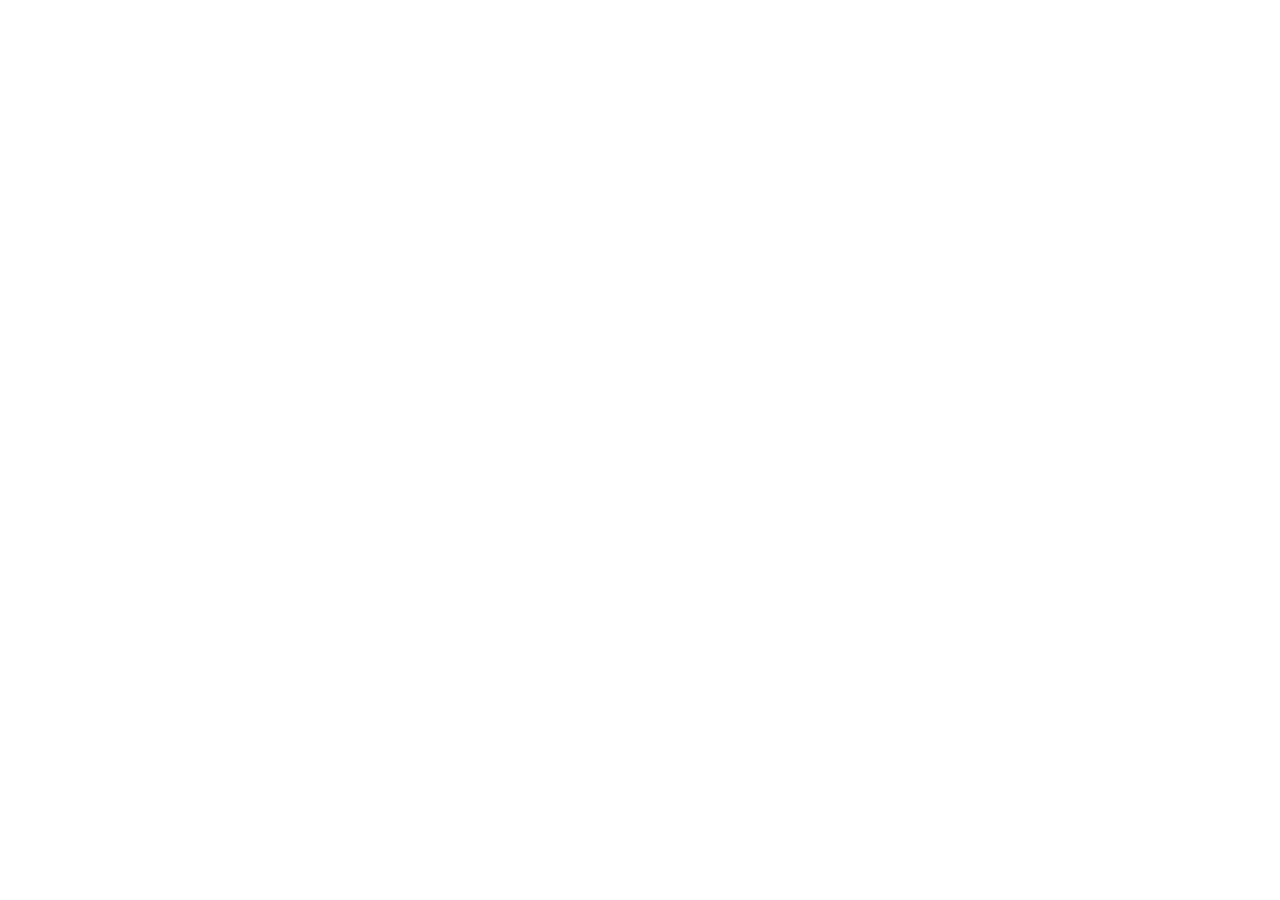
==== index.html @ 25248f0b "Initial commit" ====
<!DOCTYPE html>
<html lang="en">
<head>
    <meta charset="UTF-8">
    <meta name="viewport" content="width=device-width, initial-scale=1.0">
    <title>Disc golf site</title>
    <link rel="stylesheet" href="styles.css">
    <script src="script.js"></script>
</head>
<body>
    
</body>
</html>
---- styles.css ----
* {
    margin: 0;
    padding: 0;
}

.navbar {
    display: flex;
    justify-content: space-between;
    align-items: center;
    padding: 15px, 20px;
    background-color: #178DDB;
}
.nav__links {
    list-style: none;
    display: flex;
    gap: 20px;
}
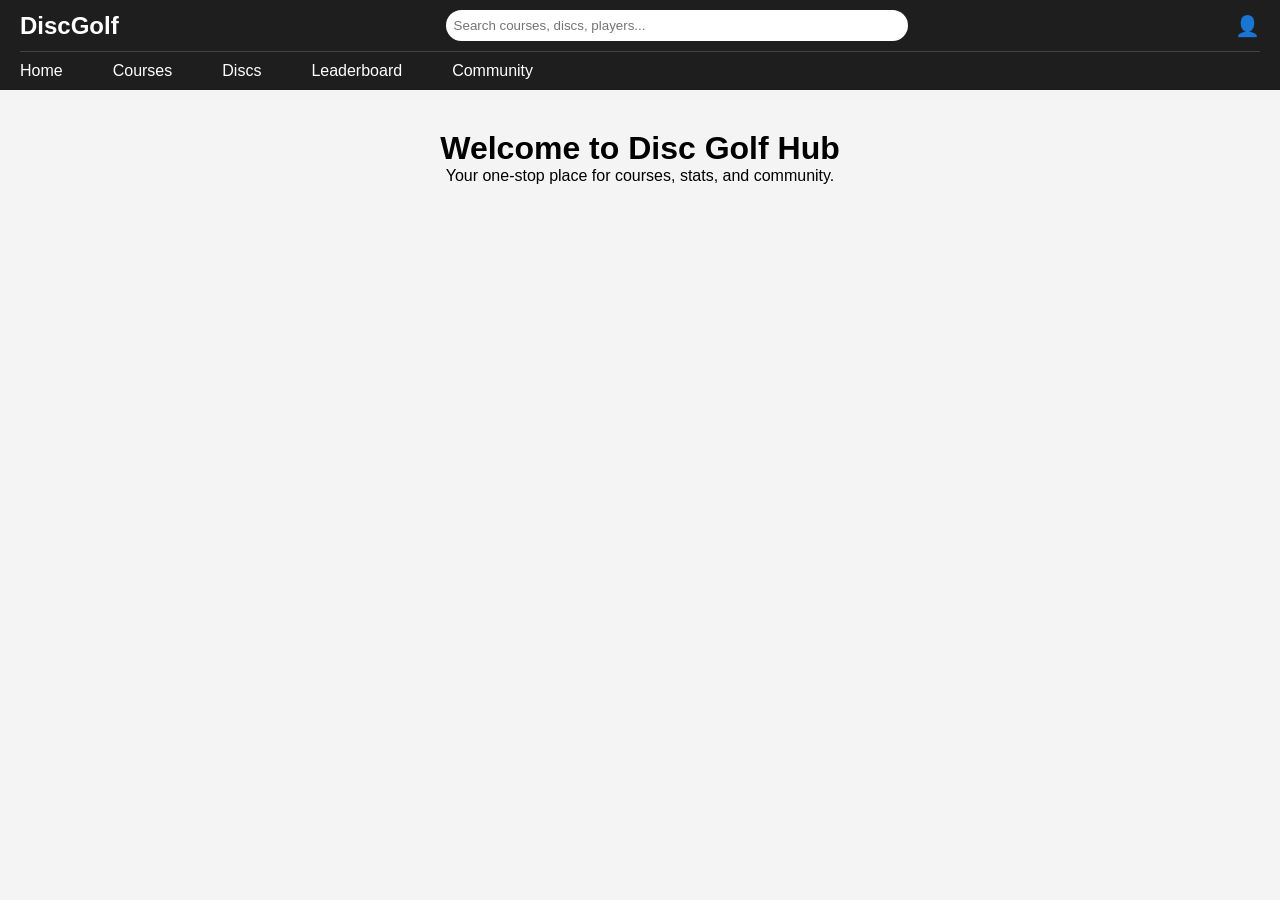
==== commit fb128b22: "navbar design" ====
--- a/index.html
+++ b/index.html
@@ -8,6 +8,34 @@
     <script src="script.js"></script>
 </head>
 <body>
-    
+        <div class="navbar">
+
+            <!-- TOP ROW -->
+            <div class="nav-top">
+                <div class="logo">DiscGolf</div>
+
+                <div class="search-container">
+                    <input type="text" placeholder="Search courses, discs, players...">
+                </div>
+
+                <div class="profile">👤</div>
+            </div>
+
+            <!-- NAV LINKS -->
+            <div class="nav-links">
+                <a href="#">Home</a>
+                <a href="#">Courses</a>
+                <a href="#">Discs</a>
+                <a href="#">Leaderboard</a>
+                <a href="#">Community</a>
+            </div>
+
+        </div>
+
+    <!-- MAIN PAGE CONTENT -->
+    <div class="main">
+        <h1>Welcome to Disc Golf Hub</h1>
+        <p>Your one-stop place for courses, stats, and community.</p>
+    </div>
 </body>
 </html>
--- a/styles.css
+++ b/styles.css
@@ -3,15 +3,77 @@
     padding: 0;
 }
 
-.navbar {
-    display: flex;
-    justify-content: space-between;
-    align-items: center;
-    padding: 15px, 20px;
-    background-color: #178DDB;
-}
-.nav__links {
-    list-style: none;
-    display: flex;
-    gap: 20px;
-}+ body {
+            font-family: Arial, sans-serif;
+            background-color: #f4f4f4;
+        }
+
+            /* NAVBAR CONTAINER */
+        .navbar {
+            background-color: #1e1e1e;
+            color: white;
+            padding: 10px 20px;
+        }
+        
+            /* TOP ROW */
+        .nav-top {
+            display: flex;
+            align-items: center;
+            justify-content: space-between;
+        }
+
+            /* LOGO */
+        .logo {
+            font-size: 24px;
+            font-weight: bold;
+        }
+
+            /* SEARCH BAR */
+        .search-container {
+            flex: 1;
+            display: flex;
+            justify-content: center;
+        }
+
+        .search-container input {
+            width: 40%;
+            padding: 8px;
+            border-radius: 20px;
+            border: none;
+            outline: none;
+        }
+
+            /* PROFILE ICON */
+        .profile {
+            font-size: 20px;
+            cursor: pointer;
+        }
+
+            /* NAV LINKS ROW */
+        .nav-links {
+            display: flex;
+            justify-content:flex-start;
+            gap: 50px;
+            margin-top: 10px;
+            border-top: 1px solid #444;
+            padding-top: 10px;
+        }
+
+        .nav-links a {
+            color: white;
+            text-decoration: none;
+            font-size: 16px;
+        }
+
+        .nav-links a:hover {
+            color: #4caf50;
+        }
+
+            /* MAIN CONTENT */
+        .main {
+            padding: 40px;
+            text-align: center;
+        }
+            
+            
+        
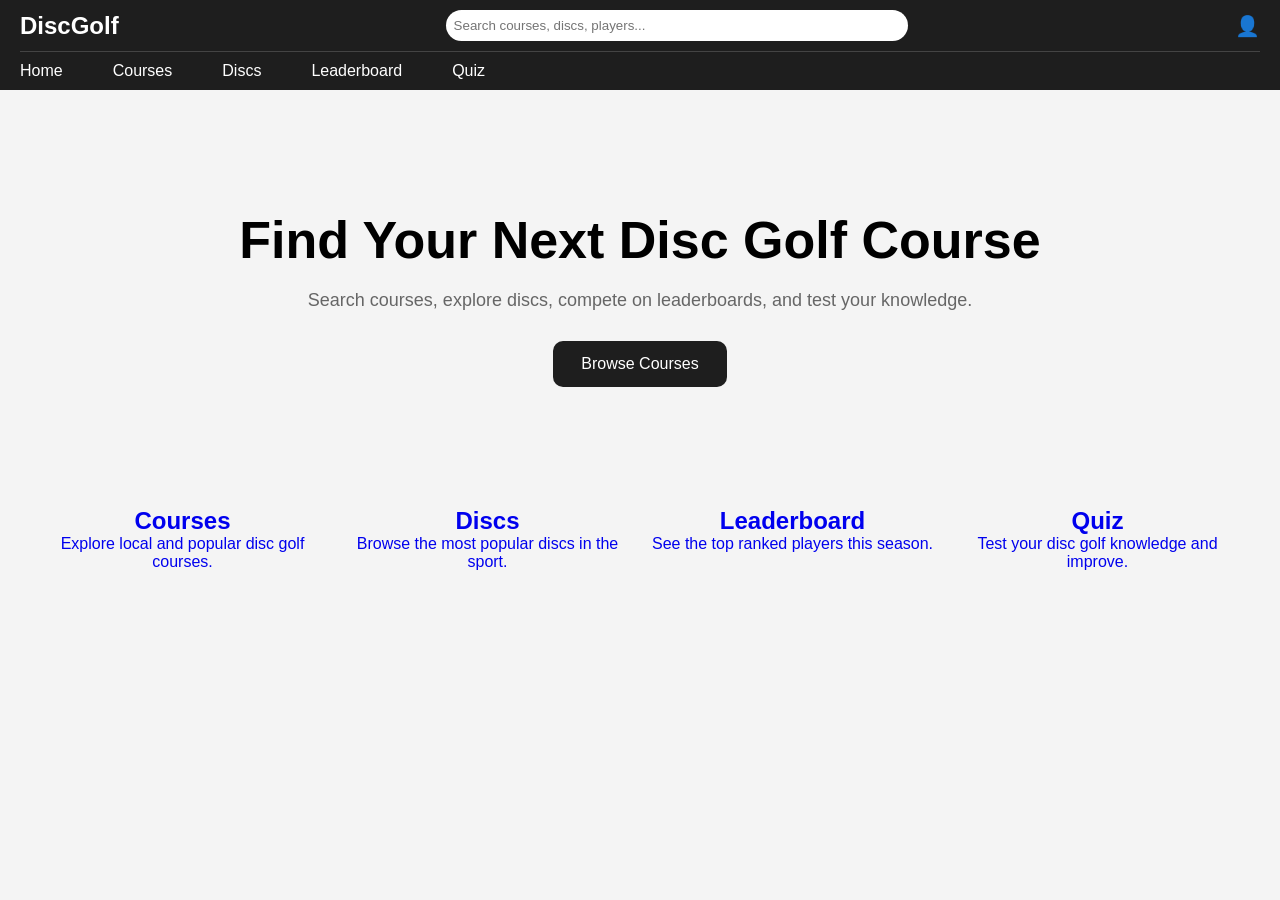
==== commit 96ac4fd8: "Added Main content" ====
--- a/index.html
+++ b/index.html
@@ -4,8 +4,8 @@
     <meta charset="UTF-8">
     <meta name="viewport" content="width=device-width, initial-scale=1.0">
     <title>Disc golf site</title>
-    <link rel="stylesheet" href="styles.css">
-    <script src="script.js"></script>
+    <link rel="stylesheet" href="/css/styles.css">
+    <script src="/javascript/script.js" defer></script>
 </head>
 <body>
         <div class="navbar">
@@ -18,24 +18,56 @@
                     <input type="text" placeholder="Search courses, discs, players...">
                 </div>
 
-                <div class="profile">👤</div>
+                <a href="/pages/profile.html" class="profile">👤</a>
             </div>
 
             <!-- NAV LINKS -->
             <div class="nav-links">
-                <a href="#">Home</a>
-                <a href="#">Courses</a>
-                <a href="#">Discs</a>
-                <a href="#">Leaderboard</a>
-                <a href="#">Community</a>
+                <a href="/">Home</a>
+                <a href="/pages/courses.html">Courses</a>
+                <a href="/pages/discs.html">Discs</a>
+                <a href="/pages/leaderboard.html">Leaderboard</a>
+                <a href="/pages/quiz.html">Quiz</a>
             </div>
 
         </div>
 
     <!-- MAIN PAGE CONTENT -->
-    <div class="main">
-        <h1>Welcome to Disc Golf Hub</h1>
-        <p>Your one-stop place for courses, stats, and community.</p>
+    <div class="main home-page">
+
+        <div class="hero-section">
+            <h1>Find Your Next Disc Golf Course</h1>
+            <p>Search courses, explore discs, compete on leaderboards, and test your knowledge.</p>
+
+            <a href="/pages/courses.html" class="hero-button">
+                Browse Courses
+            </a>
+        </div>
+
+        <div class="home-cards">
+
+            <a href="/pages/courses.html" class="home-card">
+                <h2>Courses</h2>
+                <p>Explore local and popular disc golf courses.</p>
+            </a>
+
+            <a href="/pages/discs.html" class="home-card">
+                <h2>Discs</h2>
+                <p>Browse the most popular discs in the sport.</p>
+            </a>
+
+            <a href="/pages/leaderboard.html" class="home-card">
+                <h2>Leaderboard</h2>
+                <p>See the top ranked players this season.</p>
+            </a>
+
+            <a href="/pages/quiz.html" class="home-card">
+                <h2>Quiz</h2>
+                <p>Test your disc golf knowledge and improve.</p>
+            </a>
+
+        </div>
+
     </div>
 </body>
 </html>
--- a/css/styles.css
+++ b/css/styles.css
@@ -0,0 +1,255 @@
+* {
+    margin: 0;
+    padding: 0;
+    text-decoration: none;
+}
+
+ body {
+            font-family: Arial, sans-serif;
+            background-color: #f4f4f4;
+        }
+
+            /* NAVBAR CONTAINER */
+        .navbar {
+            background-color: #1e1e1e;
+            color: white;
+            padding: 10px 20px;
+        }
+        
+            /* TOP ROW */
+        .nav-top {
+            display: flex;
+            align-items: center;
+            justify-content: space-between;
+        }
+
+            /* LOGO */
+        .logo {
+            font-size: 24px;
+            font-weight: bold;
+        }
+
+            /* SEARCH BAR */
+        .search-container {
+            flex: 1;
+            display: flex;
+            justify-content: center;
+        }
+
+        .search-container input {
+            width: 40%;
+            padding: 8px;
+            border-radius: 20px;
+            border: none;
+            outline: none;
+        }
+
+            /* PROFILE ICON */
+        .profile {
+            font-size: 20px;
+            cursor: pointer;
+        }
+
+            /* NAV LINKS ROW */
+        .nav-links {
+            display: flex;
+            justify-content:flex-start;
+            gap: 50px;
+            margin-top: 10px;
+            border-top: 1px solid #444;
+            padding-top: 10px;
+        }
+
+        .nav-links a {
+            color: white;
+            font-size: 16px;
+        }
+
+        .nav-links a:hover {
+            color: #4caf50;
+        }
+
+            /* MAIN CONTENT */
+        .main {
+            padding: 40px;
+            text-align: center;
+        }
+            
+            /* Searching */
+            /* main */
+        .home-page {
+            padding: 40px;
+        }
+
+        .hero-section {
+            text-align: center;
+            padding: 80px 20px;
+        }
+
+        .hero-section h1 {
+            font-size: 52px;
+            margin-bottom: 20px;
+        }
+
+        .hero-section p {
+            max-width: 700px;
+            margin: 0 auto 30px;
+            color: #666;
+            font-size: 18px;
+        }
+
+        .hero-button {
+            display: inline-block;
+            padding: 14px 28px;
+            background: #1e1e1e;
+            color: white;
+            text-decoration: none;
+            border-radius: 10px;
+            transition: 0.2s ease;
+        }
+
+        .hero-button:hover {
+            transform: translateY(-2px);
+        }
+
+        .home-cards {
+            display: grid;
+            grid-template-columns: repeat(auto-fit, minmax(250px, 1fr));
+            gap: 20px;
+            margin-top: 40px;
+        }
+            
+            /* Courses Page */
+        .courses-container {
+            display: flex;
+            gap: 20px;
+            flex-wrap: wrap;
+            padding: 20px;
+            justify-content: center;
+        }
+
+        .course-card {
+            background-color: white;
+            border-radius: 10px;
+            box-shadow: 0 2px 5px rgba(0, 0, 0, 0.25);
+            width: 300px;
+            padding: 20px;
+        }
+
+            /* Discs Page */
+
+        .discs-container {
+            display: flex;
+            gap: 20px;
+            flex-wrap: wrap;
+            padding: 20px;
+            justify-content: center;
+        }
+
+        .disc-card {
+            background-color: rgb(255, 255, 255);
+            border-radius: 10px;
+            box-shadow: 0 2px 5px rgba(0, 0, 0, 0.25);
+            width: 300px;
+            padding: 20px;
+        }
+
+            /* leaderboard Page */
+        .leaderboard-page {
+            padding: 40px;
+        }
+
+        .leaderboard-header {
+            text-align: center;
+            margin-bottom: 30px;
+        }
+
+        .leaderboard-header h1 {
+            font-size: 40px;
+            margin-bottom: 10px;
+        }
+
+        .leaderboard-header p {
+            color: #666;
+        }
+
+        .leaderboard-container {
+            max-width: 800px;
+            margin: 0 auto;
+            display: flex;
+            flex-direction: column;
+            gap: 15px;
+        }
+
+        .leaderboard-row {
+            background: white;
+            padding: 18px 24px;
+            border-radius: 12px;
+            display: flex;
+            justify-content: space-between;
+            align-items: center;
+            box-shadow: 0 4px 10px rgba(0,0,0,0.08);
+            transition: 0.2s ease;
+        }
+
+        .leaderboard-row:hover {
+            transform: translateY(-2px);
+        }
+
+        .top-player {
+            border: 2px solid gold;
+        }
+
+        .rank {
+            font-weight: bold;
+            width: 60px;
+        }
+
+        .player {
+            flex: 1;
+            font-size: 18px;
+        }
+
+        .score {
+            font-weight: bold;
+            color: #2e7d32;
+        }
+
+            /* quiz Page */
+            .quiz-page {
+            padding: 40px;
+        }
+
+        .quiz-header {
+            text-align: center;
+            margin-bottom: 30px;
+        }
+
+        .quiz-header h1 {
+            font-size: 40px;
+            margin-bottom: 10px;
+        }
+
+        .quiz-header p {
+            color: #666;
+        }
+
+        .quiz-container {
+            max-width: 700px;
+            margin: 0 auto;
+        }
+
+        .question-card {
+            background: white;
+            padding: 30px;
+            border-radius: 16px;
+            box-shadow: 0 4px 12px rgba(0,0,0,0.08);
+        }
+
+        .question-card h2 {
+            margin-bottom: 15px;
+        }
+
+        .question-card p {
+            margin-bottom: 25px;
+        }
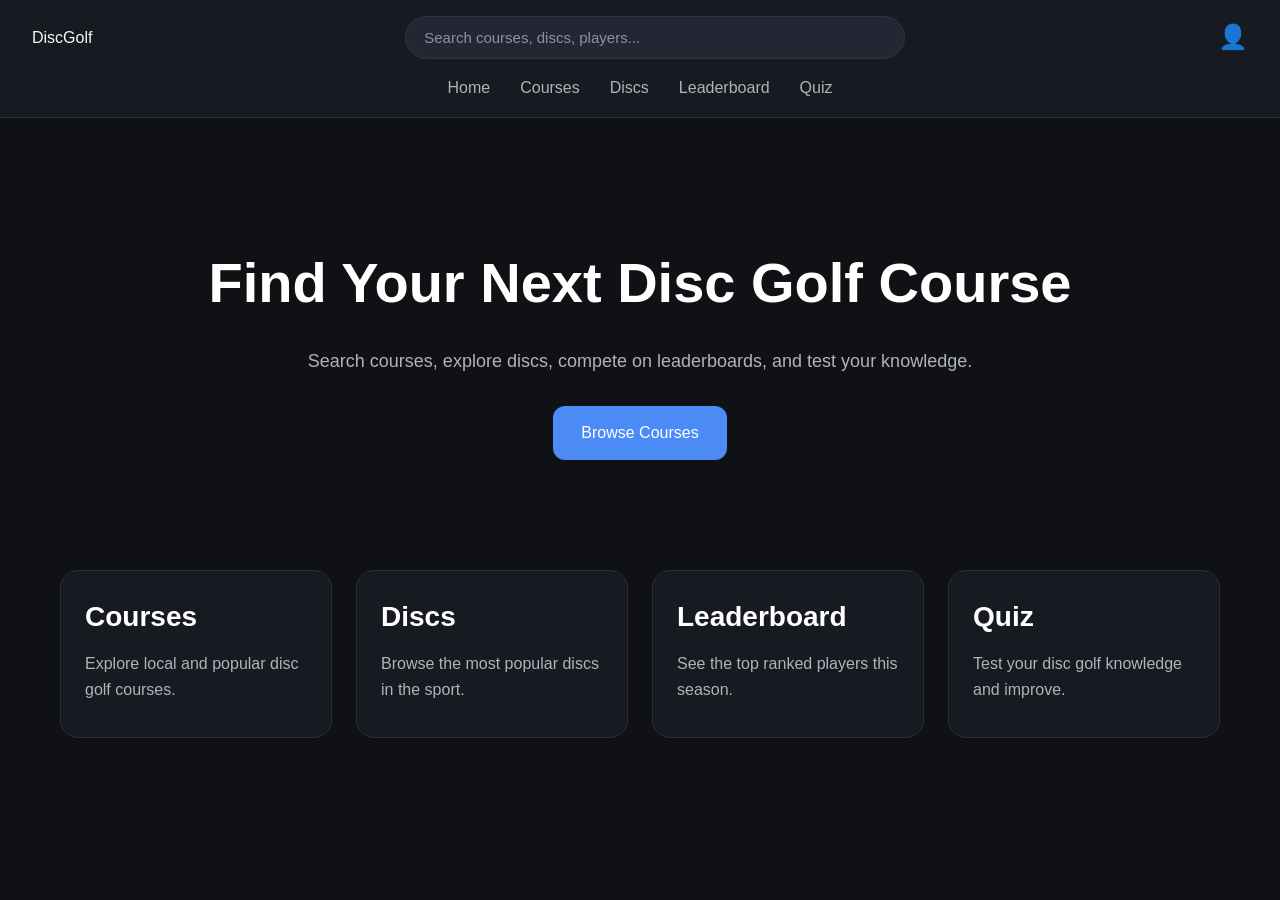
==== commit 0f73cc6f: "Added seach bar functionality" ====
--- a/index.html
+++ b/index.html
@@ -4,9 +4,13 @@
     <meta charset="UTF-8">
     <meta name="viewport" content="width=device-width, initial-scale=1.0">
     <title>Disc golf site</title>
-    <link rel="stylesheet" href="/css/styles.css">
-    <script src="/javascript/script.js" defer></script>
-</head>
+    <link rel="stylesheet" href="css/styles.css">
+    <script src="javascript/data.js" defer></script>
+    <script src="javascript/ui.js" defer></script>
+    <script src="javascript/filters.js" defer></script>
+    <script src="javascript/search.js" defer></script> 
+    <script src="javascript/script.js" defer></script>
+</head>      
 <body>
         <div class="navbar">
 
@@ -18,16 +22,16 @@
                     <input type="text" placeholder="Search courses, discs, players...">
                 </div>
 
-                <a href="/pages/profile.html" class="profile">👤</a>
+                <a href="pages/profile.html" class="profile">👤</a>
             </div>
 
             <!-- NAV LINKS -->
             <div class="nav-links">
-                <a href="/">Home</a>
-                <a href="/pages/courses.html">Courses</a>
-                <a href="/pages/discs.html">Discs</a>
-                <a href="/pages/leaderboard.html">Leaderboard</a>
-                <a href="/pages/quiz.html">Quiz</a>
+                <a href="index.html">Home</a>
+                <a href="pages/courses.html">Courses</a>
+                <a href="pages/discs.html">Discs</a>
+                <a href="pages/leaderboard.html">Leaderboard</a>
+                <a href="pages/quiz.html">Quiz</a>
             </div>
 
         </div>
@@ -39,29 +43,29 @@
             <h1>Find Your Next Disc Golf Course</h1>
             <p>Search courses, explore discs, compete on leaderboards, and test your knowledge.</p>
 
-            <a href="/pages/courses.html" class="hero-button">
+            <a href="pages/courses.html" class="hero-button">
                 Browse Courses
             </a>
         </div>
 
         <div class="home-cards">
 
-            <a href="/pages/courses.html" class="home-card">
+            <a href="pages/courses.html" class="home-card">
                 <h2>Courses</h2>
                 <p>Explore local and popular disc golf courses.</p>
             </a>
 
-            <a href="/pages/discs.html" class="home-card">
+            <a href="pages/discs.html" class="home-card">
                 <h2>Discs</h2>
                 <p>Browse the most popular discs in the sport.</p>
             </a>
 
-            <a href="/pages/leaderboard.html" class="home-card">
+            <a href="pages/leaderboard.html" class="home-card">
                 <h2>Leaderboard</h2>
                 <p>See the top ranked players this season.</p>
             </a>
 
-            <a href="/pages/quiz.html" class="home-card">
+            <a href="pages/quiz.html" class="home-card">
                 <h2>Quiz</h2>
                 <p>Test your disc golf knowledge and improve.</p>
             </a>
--- a/css/styles.css
+++ b/css/styles.css
@@ -1,255 +1,396 @@
+/* =========================
+   GLOBAL RESET
+========================= */
+
 * {
     margin: 0;
     padding: 0;
+    box-sizing: border-box;
+}
+
+/* =========================
+   BODY
+========================= */
+
+body {
+    font-family: Arial, sans-serif;
+    background-color: #0f1115;
+    color: #f5f5f5;
+    line-height: 1.6;
+}
+
+/* =========================
+   LINKS
+========================= */
+
+a {
     text-decoration: none;
-}
-
- body {
-            font-family: Arial, sans-serif;
-            background-color: #f4f4f4;
-        }
-
-            /* NAVBAR CONTAINER */
-        .navbar {
-            background-color: #1e1e1e;
-            color: white;
-            padding: 10px 20px;
-        }
-        
-            /* TOP ROW */
-        .nav-top {
-            display: flex;
-            align-items: center;
-            justify-content: space-between;
-        }
-
-            /* LOGO */
-        .logo {
-            font-size: 24px;
-            font-weight: bold;
-        }
-
-            /* SEARCH BAR */
-        .search-container {
-            flex: 1;
-            display: flex;
-            justify-content: center;
-        }
-
-        .search-container input {
-            width: 40%;
-            padding: 8px;
-            border-radius: 20px;
-            border: none;
-            outline: none;
-        }
-
-            /* PROFILE ICON */
-        .profile {
-            font-size: 20px;
-            cursor: pointer;
-        }
-
-            /* NAV LINKS ROW */
-        .nav-links {
-            display: flex;
-            justify-content:flex-start;
-            gap: 50px;
-            margin-top: 10px;
-            border-top: 1px solid #444;
-            padding-top: 10px;
-        }
-
-        .nav-links a {
-            color: white;
-            font-size: 16px;
-        }
-
-        .nav-links a:hover {
-            color: #4caf50;
-        }
-
-            /* MAIN CONTENT */
-        .main {
-            padding: 40px;
-            text-align: center;
-        }
-            
-            /* Searching */
-            /* main */
-        .home-page {
-            padding: 40px;
-        }
-
-        .hero-section {
-            text-align: center;
-            padding: 80px 20px;
-        }
-
-        .hero-section h1 {
-            font-size: 52px;
-            margin-bottom: 20px;
-        }
-
-        .hero-section p {
-            max-width: 700px;
-            margin: 0 auto 30px;
-            color: #666;
-            font-size: 18px;
-        }
-
-        .hero-button {
-            display: inline-block;
-            padding: 14px 28px;
-            background: #1e1e1e;
-            color: white;
-            text-decoration: none;
-            border-radius: 10px;
-            transition: 0.2s ease;
-        }
-
-        .hero-button:hover {
-            transform: translateY(-2px);
-        }
-
-        .home-cards {
-            display: grid;
-            grid-template-columns: repeat(auto-fit, minmax(250px, 1fr));
-            gap: 20px;
-            margin-top: 40px;
-        }
-            
-            /* Courses Page */
-        .courses-container {
-            display: flex;
-            gap: 20px;
-            flex-wrap: wrap;
-            padding: 20px;
-            justify-content: center;
-        }
-
-        .course-card {
-            background-color: white;
-            border-radius: 10px;
-            box-shadow: 0 2px 5px rgba(0, 0, 0, 0.25);
-            width: 300px;
-            padding: 20px;
-        }
-
-            /* Discs Page */
-
-        .discs-container {
-            display: flex;
-            gap: 20px;
-            flex-wrap: wrap;
-            padding: 20px;
-            justify-content: center;
-        }
-
-        .disc-card {
-            background-color: rgb(255, 255, 255);
-            border-radius: 10px;
-            box-shadow: 0 2px 5px rgba(0, 0, 0, 0.25);
-            width: 300px;
-            padding: 20px;
-        }
-
-            /* leaderboard Page */
-        .leaderboard-page {
-            padding: 40px;
-        }
-
-        .leaderboard-header {
-            text-align: center;
-            margin-bottom: 30px;
-        }
-
-        .leaderboard-header h1 {
-            font-size: 40px;
-            margin-bottom: 10px;
-        }
-
-        .leaderboard-header p {
-            color: #666;
-        }
-
-        .leaderboard-container {
-            max-width: 800px;
-            margin: 0 auto;
-            display: flex;
-            flex-direction: column;
-            gap: 15px;
-        }
-
-        .leaderboard-row {
-            background: white;
-            padding: 18px 24px;
-            border-radius: 12px;
-            display: flex;
-            justify-content: space-between;
-            align-items: center;
-            box-shadow: 0 4px 10px rgba(0,0,0,0.08);
-            transition: 0.2s ease;
-        }
-
-        .leaderboard-row:hover {
-            transform: translateY(-2px);
-        }
-
-        .top-player {
-            border: 2px solid gold;
-        }
-
-        .rank {
-            font-weight: bold;
-            width: 60px;
-        }
-
-        .player {
-            flex: 1;
-            font-size: 18px;
-        }
-
-        .score {
-            font-weight: bold;
-            color: #2e7d32;
-        }
-
-            /* quiz Page */
-            .quiz-page {
-            padding: 40px;
-        }
-
-        .quiz-header {
-            text-align: center;
-            margin-bottom: 30px;
-        }
-
-        .quiz-header h1 {
-            font-size: 40px;
-            margin-bottom: 10px;
-        }
-
-        .quiz-header p {
-            color: #666;
-        }
-
-        .quiz-container {
-            max-width: 700px;
-            margin: 0 auto;
-        }
-
-        .question-card {
-            background: white;
-            padding: 30px;
-            border-radius: 16px;
-            box-shadow: 0 4px 12px rgba(0,0,0,0.08);
-        }
-
-        .question-card h2 {
-            margin-bottom: 15px;
-        }
-
-        .question-card p {
-            margin-bottom: 25px;
-        }+    color: inherit;
+}
+
+/* =========================
+   MAIN LAYOUT
+========================= */
+
+.main {
+    max-width: 1200px;
+    margin: 0 auto;
+    padding: 40px 20px;
+}
+
+/* =========================
+   TYPOGRAPHY
+========================= */
+
+h1 {
+    font-size: 48px;
+    margin-bottom: 16px;
+    font-weight: 700;
+    color: white;
+}
+
+h2 {
+    font-size: 28px;
+    margin-bottom: 12px;
+    font-weight: 600;
+    color: white;
+}
+
+p {
+    color: #b0b3b8;
+    margin-bottom: 10px;
+}
+
+/* =========================
+   NAVBAR
+========================= */
+
+.navbar {
+    background: #171a21;
+    padding: 16px 32px;
+    border-bottom: 1px solid #2a2f3a;
+    position: sticky;
+    top: 0;
+    z-index: 1000;
+}
+
+/* TOP NAV */
+
+.nav-top {
+    display: flex;
+    align-items: center;
+    justify-content: space-between;
+    gap: 20px;
+}
+
+/* LOGO */
+
+.logo a {
+    font-size: 28px;
+    font-weight: bold;
+    color: white;
+}
+
+/* SEARCH */
+
+.search-container {
+    flex: 1;
+    display: flex;
+    justify-content: center;
+}
+
+.search-container input {
+    width: 100%;
+    max-width: 500px;
+    padding: 12px 18px;
+    border: 1px solid #2f3542;
+    border-radius: 999px;
+    outline: none;
+    background: #222733;
+    color: white;
+    font-size: 15px;
+    transition: 0.2s ease;
+}
+
+.search-container input::placeholder {
+    color: #8b93a7;
+}
+
+.search-container input:focus {
+    border-color: #4c8bf5;
+}
+
+.search-container {
+    position: relative;
+}
+
+.search-dropdown {
+    position: absolute;
+    top: calc(100% + 10px);
+    left: 50%;
+   transform: translateX(-50%);
+    width: min(100%, 500px);
+    max-height: 200px;
+    overflow-y: auto;
+    background: #171a21;
+    border: 1px solid #2a2f3a;
+    border-radius: 18px;
+    box-shadow: 0 24px 60px rgba(0, 0, 0, 0.45);
+    z-index: 1001;
+}
+
+.search-dropdown.hidden {
+    display: none;
+}
+
+.search-dropdown-category {
+    padding: 12px 18px 8px;
+    color: #8b93a7;
+    font-size: 0.75rem;
+    text-transform: uppercase;
+    letter-spacing: 0.08em;
+}
+
+.search-dropdown-item {
+    width: 100%;
+    border: none;
+    background: transparent;
+    color: #f5f5f5;
+    padding: 14px 18px;
+    text-align: left;
+    cursor: pointer;
+    transition: background 0.2s ease;
+}
+
+.search-dropdown-item:hover {
+    background: #222733;
+}
+
+.search-dropdown-item-title {
+    font-weight: 600;
+    margin-bottom: 4px;
+}
+
+.search-dropdown-item-meta {
+    font-size: 0.9rem;
+    color: #b0b3b8;
+}
+
+.search-dropdown-empty {
+    padding: 16px 18px;
+    color: #b0b3b8;
+    text-align: center;
+}
+
+/* PROFILE */
+
+.profile {
+    font-size: 24px;
+    transition: 0.2s ease;
+}
+
+.profile:hover {
+    transform: scale(1.1);
+}
+
+/* NAV LINKS */
+
+.nav-links {
+    display: flex;
+    justify-content: center;
+    gap: 30px;
+    margin-top: 16px;
+}
+
+.nav-links a {
+    color: #b0b3b8;
+    font-weight: 500;
+    transition: 0.2s ease;
+}
+
+.nav-links a:hover {
+    color: white;
+}
+
+/* =========================
+   HERO SECTION
+========================= */
+
+.hero-section {
+    text-align: center;
+    padding: 80px 20px;
+}
+
+.hero-section h1 {
+    font-size: 56px;
+    margin-bottom: 20px;
+}
+
+.hero-section p {
+    max-width: 700px;
+    margin: 0 auto 30px;
+    font-size: 18px;
+}
+
+/* HERO BUTTON */
+
+.hero-button {
+    display: inline-block;
+    background: #4c8bf5;
+    color: white;
+    padding: 14px 28px;
+    border-radius: 12px;
+    transition: 0.2s ease;
+    font-weight: 500;
+}
+
+.hero-button:hover {
+    transform: translateY(-2px);
+    opacity: 0.95;
+}
+
+/* =========================
+   GRID LAYOUTS
+========================= */
+
+.home-cards,
+.courses-container,
+.discs-container {
+    display: grid;
+    grid-template-columns: repeat(auto-fit, minmax(260px, 1fr));
+    gap: 24px;
+    margin-top: 30px;
+}
+
+/* =========================
+   GLOBAL CARD SYSTEM
+========================= */
+
+.home-card,
+.course-card,
+.disc-card,
+.question-card,
+.leaderboard-row {
+    background: #171a21;
+    border: 1px solid #2a2f3a;
+    border-radius: 18px;
+    padding: 24px;
+    transition: 0.2s ease;
+}
+
+.home-card:hover,
+.course-card:hover,
+.disc-card:hover,
+.leaderboard-row:hover {
+    transform: translateY(-4px);
+    border-color: #4c8bf5;
+}
+
+/* =========================
+   QUIZ PAGE
+========================= */
+
+.quiz-container {
+    max-width: 700px;
+    margin: 0 auto;
+}
+
+.answers {
+    display: flex;
+    flex-direction: column;
+    gap: 14px;
+    margin-top: 20px;
+}
+
+.answers button {
+    background: #222733;
+    color: white;
+    border: 1px solid #2f3542;
+    padding: 14px;
+    border-radius: 12px;
+    cursor: pointer;
+    transition: 0.2s ease;
+    font-size: 15px;
+}
+
+.answers button:hover {
+    background: #2d3442;
+}
+
+/* =========================
+   LEADERBOARD
+========================= */
+
+.leaderboard-container {
+    max-width: 800px;
+    margin: 0 auto;
+    display: flex;
+    flex-direction: column;
+    gap: 16px;
+}
+
+.leaderboard-row {
+    display: flex;
+    justify-content: space-between;
+    align-items: center;
+}
+
+.rank {
+    font-weight: bold;
+    width: 60px;
+}
+
+.player {
+    flex: 1;
+}
+
+.score {
+    font-weight: bold;
+    color: #4caf50;
+}
+
+.top-player {
+    border: 2px solid gold;
+}
+
+/* =========================
+   BUTTONS
+========================= */
+
+button {
+    font-family: inherit;
+}
+
+/* =========================
+   RESPONSIVE DESIGN
+========================= */
+
+@media (max-width: 768px) {
+
+    .nav-top {
+        flex-direction: column;
+        align-items: stretch;
+    }
+
+    .search-container {
+        width: 100%;
+    }
+
+    .search-container input {
+        max-width: 100%;
+    }
+
+    .nav-links {
+        flex-wrap: wrap;
+        gap: 16px;
+    }
+
+    h1 {
+        font-size: 36px;
+    }
+
+    .hero-section h1 {
+        font-size: 42px;
+    }
+
+}
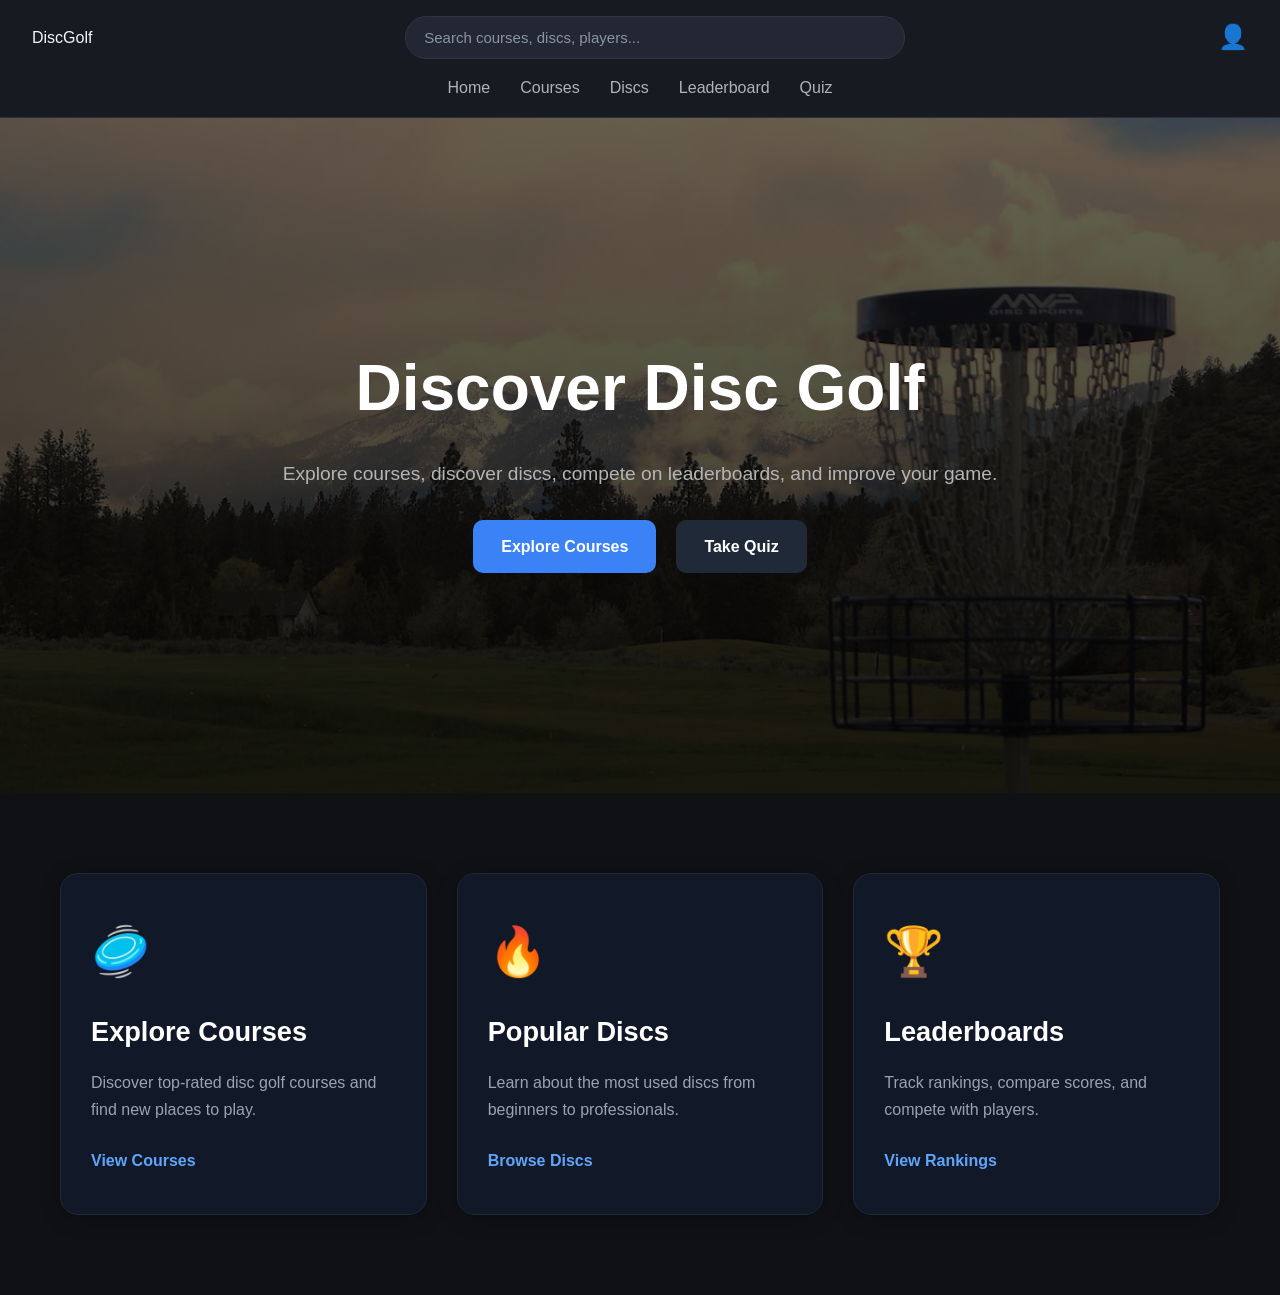
==== commit 7f93b446: "Updated Home Page" ====
--- a/index.html
+++ b/index.html
@@ -1,77 +1,91 @@
-<!DOCTYPE html>
+<!doctype html>
 <html lang="en">
-<head>
-    <meta charset="UTF-8">
-    <meta name="viewport" content="width=device-width, initial-scale=1.0">
+  <head>
+    <meta charset="UTF-8" />
+    <meta name="viewport" content="width=device-width, initial-scale=1.0" />
     <title>Disc golf site</title>
-    <link rel="stylesheet" href="css/styles.css">
+    <link rel="stylesheet" href="css/styles.css" />
     <script src="javascript/data.js" defer></script>
     <script src="javascript/ui.js" defer></script>
     <script src="javascript/filters.js" defer></script>
-    <script src="javascript/search.js" defer></script> 
+    <script src="javascript/search.js" defer></script>
     <script src="javascript/script.js" defer></script>
-</head>      
-<body>
-        <div class="navbar">
+  </head>
+  <body>
+    <div class="navbar">
+      <!-- TOP ROW -->
+      <div class="nav-top">
+        <div class="logo">DiscGolf</div>
 
-            <!-- TOP ROW -->
-            <div class="nav-top">
-                <div class="logo">DiscGolf</div>
-
-                <div class="search-container">
-                    <input type="text" placeholder="Search courses, discs, players...">
-                </div>
-
-                <a href="pages/profile.html" class="profile">👤</a>
-            </div>
-
-            <!-- NAV LINKS -->
-            <div class="nav-links">
-                <a href="index.html">Home</a>
-                <a href="pages/courses.html">Courses</a>
-                <a href="pages/discs.html">Discs</a>
-                <a href="pages/leaderboard.html">Leaderboard</a>
-                <a href="pages/quiz.html">Quiz</a>
-            </div>
-
+        <div class="search-container">
+          <input type="text" placeholder="Search courses, discs, players..." />
         </div>
 
-    <!-- MAIN PAGE CONTENT -->
-    <div class="main home-page">
+        <a href="pages/profile.html" class="profile">👤</a>
+      </div>
 
-        <div class="hero-section">
-            <h1>Find Your Next Disc Golf Course</h1>
-            <p>Search courses, explore discs, compete on leaderboards, and test your knowledge.</p>
+      <!-- NAV LINKS -->
+      <div class="nav-links">
+        <a href="index.html">Home</a>
+        <a href="pages/courses.html">Courses</a>
+        <a href="pages/discs.html">Discs</a>
+        <a href="pages/leaderboard.html">Leaderboard</a>
+        <a href="pages/quiz.html">Quiz</a>
+      </div>
+    </div>
+    <!-- HERO SECTION -->
+    <section class="hero">
+      <div class="hero-content">
+        <h1>Discover Disc Golf</h1>
 
-            <a href="pages/courses.html" class="hero-button">
-                Browse Courses
-            </a>
+        <p>
+          Explore courses, discover discs, compete on leaderboards, and improve
+          your game.
+        </p>
+
+        <div class="hero-buttons">
+          <a href="/pages/courses.html" class="primary-btn">
+            Explore Courses
+          </a>
+
+          <a href="/pages/quiz.html" class="secondary-btn"> Take Quiz </a>
         </div>
+      </div>
+    </section>
 
-        <div class="home-cards">
+    <!-- FEATURES SECTION -->
+    <section class="features">
+      <div class="feature-card">
+        <div class="feature-icon">🥏</div>
 
-            <a href="pages/courses.html" class="home-card">
-                <h2>Courses</h2>
-                <p>Explore local and popular disc golf courses.</p>
-            </a>
+        <h2>Explore Courses</h2>
 
-            <a href="pages/discs.html" class="home-card">
-                <h2>Discs</h2>
-                <p>Browse the most popular discs in the sport.</p>
-            </a>
+        <p>Discover top-rated disc golf courses and find new places to play.</p>
 
-            <a href="pages/leaderboard.html" class="home-card">
-                <h2>Leaderboard</h2>
-                <p>See the top ranked players this season.</p>
-            </a>
+        <a href="/pages/courses.html">View Courses</a>
+      </div>
 
-            <a href="pages/quiz.html" class="home-card">
-                <h2>Quiz</h2>
-                <p>Test your disc golf knowledge and improve.</p>
-            </a>
+      <div class="feature-card">
+        <div class="feature-icon">🔥</div>
 
-        </div>
+        <h2>Popular Discs</h2>
 
+        <p>Learn about the most used discs from beginners to professionals.</p>
+
+        <a href="/pages/discs.html">Browse Discs</a>
+      </div>
+
+      <div class="feature-card">
+        <div class="feature-icon">🏆</div>
+
+        <h2>Leaderboards</h2>
+
+        <p>Track rankings, compare scores, and compete with players.</p>
+
+        <a href="/pages/leaderboard.html">View Rankings</a>
+      </div>
+    </section>
+    
     </div>
-</body>
-</html>+  </body>
+</html>
--- a/css/styles.css
+++ b/css/styles.css
@@ -3,9 +3,9 @@
 ========================= */
 
 * {
-    margin: 0;
-    padding: 0;
-    box-sizing: border-box;
+  margin: 0;
+  padding: 0;
+  box-sizing: border-box;
 }
 
 /* =========================
@@ -13,10 +13,10 @@
 ========================= */
 
 body {
-    font-family: Arial, sans-serif;
-    background-color: #0f1115;
-    color: #f5f5f5;
-    line-height: 1.6;
+  font-family: Arial, sans-serif;
+  background-color: #0f1115;
+  color: #f5f5f5;
+  line-height: 1.6;
 }
 
 /* =========================
@@ -24,229 +24,327 @@
 ========================= */
 
 a {
+  text-decoration: none;
+  color: inherit;
+}
+
+/* =========================
+   MAIN LAYOUT
+========================= */
+
+.main {
+  max-width: 1200px;
+  margin: 0 auto;
+  padding: 40px 20px;
+}
+
+/* =========================
+   TYPOGRAPHY
+========================= */
+
+h1 {
+  font-size: 48px;
+  margin-bottom: 16px;
+  font-weight: 700;
+  color: white;
+}
+
+h2 {
+  font-size: 28px;
+  margin-bottom: 12px;
+  font-weight: 600;
+  color: white;
+}
+
+p {
+  color: #b0b3b8;
+  margin-bottom: 10px;
+}
+
+/* =========================
+   NAVBAR
+========================= */
+
+.navbar {
+  background: #171a21;
+  padding: 16px 32px;
+  border-bottom: 1px solid #2a2f3a;
+  position: sticky;
+  top: 0;
+  z-index: 1000;
+}
+
+/* TOP NAV */
+
+.nav-top {
+  display: flex;
+  align-items: center;
+  justify-content: space-between;
+  gap: 20px;
+}
+
+/* LOGO */
+
+.logo a {
+  font-size: 28px;
+  font-weight: bold;
+  color: white;
+}
+
+/* SEARCH */
+
+.search-container {
+  flex: 1;
+  display: flex;
+  justify-content: center;
+}
+
+.search-container input {
+  width: 100%;
+  max-width: 500px;
+  padding: 12px 18px;
+  border: 1px solid #2f3542;
+  border-radius: 999px;
+  outline: none;
+  background: #222733;
+  color: white;
+  font-size: 15px;
+  transition: 0.2s ease;
+}
+
+.search-container input::placeholder {
+  color: #8b93a7;
+}
+
+.search-container input:focus {
+  border-color: #4c8bf5;
+}
+
+.search-container {
+  position: relative;
+}
+
+.search-dropdown {
+  position: absolute;
+  top: calc(100% + 10px);
+  left: 50%;
+  transform: translateX(-50%);
+  width: min(100%, 500px);
+  max-height: 200px;
+  overflow-y: auto;
+  background: #171a21;
+  border: 1px solid #2a2f3a;
+  border-radius: 18px;
+  box-shadow: 0 24px 60px rgba(0, 0, 0, 0.45);
+  z-index: 1001;
+}
+
+.search-dropdown.hidden {
+  display: none;
+}
+
+.search-dropdown-category {
+  padding: 12px 18px 8px;
+  color: #8b93a7;
+  font-size: 0.75rem;
+  text-transform: uppercase;
+  letter-spacing: 0.08em;
+}
+
+.search-dropdown-item {
+  width: 100%;
+  border: none;
+  background: transparent;
+  color: #f5f5f5;
+  padding: 14px 18px;
+  text-align: left;
+  cursor: pointer;
+  transition: background 0.2s ease;
+}
+
+.search-dropdown-item:hover {
+  background: #222733;
+}
+
+.search-dropdown-item-title {
+  font-weight: 600;
+  margin-bottom: 4px;
+}
+
+.search-dropdown-item-meta {
+  font-size: 0.9rem;
+  color: #b0b3b8;
+}
+
+.search-dropdown-empty {
+  padding: 16px 18px;
+  color: #b0b3b8;
+  text-align: center;
+}
+
+/* PROFILE */
+
+.profile {
+  font-size: 24px;
+  transition: 0.2s ease;
+}
+
+.profile:hover {
+  transform: scale(1.1);
+}
+
+/* NAV LINKS */
+
+.nav-links {
+  display: flex;
+  justify-content: center;
+  gap: 30px;
+  margin-top: 16px;
+}
+
+.nav-links a {
+  color: #b0b3b8;
+  font-weight: 500;
+  transition: 0.2s ease;
+}
+
+.nav-links a:hover {
+  color: white;
+}
+
+/* Hero Section */
+
+.hero {
+  min-height: 75vh;
+
+  display: flex;
+  justify-content: center;
+  align-items: center;
+
+  text-align: center;
+
+  padding: 40px;
+
+  background:
+    linear-gradient(rgba(0, 0, 0, 0.6), rgba(0, 0, 0, 0.8)),
+    url("/images/disc-golf-hero.jpg");
+
+  background-size: cover;
+  background-position: center;
+}
+
+.hero-content {
+  max-width: 800px;
+}
+
+.hero h1 {
+  font-size: 4rem;
+  margin-bottom: 20px;
+}
+
+.hero p {
+  font-size: 1.2rem;
+  color: #b5b5b5;
+  margin-bottom: 30px;
+}
+
+.hero-buttons {
+  display: flex;
+  gap: 20px;
+  justify-content: center;
+}
+
+.primary-btn,
+.secondary-btn {
+  padding: 14px 28px;
+  border-radius: 10px;
+  text-decoration: none;
+  font-weight: bold;
+  transition: 0.25s ease;
+}
+
+.primary-btn {
+  background: #3b82f6;
+  color: white;
+}
+
+.secondary-btn {
+  background: #1f2937;
+  color: white;
+}
+
+.primary-btn:hover,
+.secondary-btn:hover {
+  transform: translateY(-3px);
+}
+
+/* =========================
+   FEATURES SECTION
+========================= */
+
+.features {
+    display: grid;
+
+    grid-template-columns:
+        repeat(auto-fit, minmax(280px, 1fr));
+
+    gap: 30px;
+
+    padding: 80px 60px;
+
+    max-width: 1400px;
+    margin: auto;
+}
+
+.feature-card {
+    background: #111827;
+
+    border: 1px solid #1f2937;
+
+    border-radius: 18px;
+
+    padding: 40px 30px;
+
+    transition: .25s ease;
+
+    box-shadow:
+        0 4px 20px rgba(0,0,0,.25);
+}
+
+.feature-card:hover {
+    transform: translateY(-8px);
+
+    border-color: #3b82f6;
+}
+
+.feature-icon {
+    font-size: 3rem;
+    margin-bottom: 20px;
+}
+
+.feature-card h2 {
+    font-size: 1.7rem;
+    margin-bottom: 15px;
+}
+
+.feature-card p {
+    color: #9ca3af;
+
+    line-height: 1.7;
+
+    margin-bottom: 25px;
+}
+
+.feature-card a {
+    color: #60a5fa;
+
     text-decoration: none;
-    color: inherit;
-}
-
-/* =========================
-   MAIN LAYOUT
-========================= */
-
-.main {
-    max-width: 1200px;
-    margin: 0 auto;
-    padding: 40px 20px;
-}
-
-/* =========================
-   TYPOGRAPHY
-========================= */
-
-h1 {
-    font-size: 48px;
-    margin-bottom: 16px;
-    font-weight: 700;
-    color: white;
-}
-
-h2 {
-    font-size: 28px;
-    margin-bottom: 12px;
-    font-weight: 600;
-    color: white;
-}
-
-p {
-    color: #b0b3b8;
-    margin-bottom: 10px;
-}
-
-/* =========================
-   NAVBAR
-========================= */
-
-.navbar {
-    background: #171a21;
-    padding: 16px 32px;
-    border-bottom: 1px solid #2a2f3a;
-    position: sticky;
-    top: 0;
-    z-index: 1000;
-}
-
-/* TOP NAV */
-
-.nav-top {
-    display: flex;
-    align-items: center;
-    justify-content: space-between;
-    gap: 20px;
-}
-
-/* LOGO */
-
-.logo a {
-    font-size: 28px;
+
     font-weight: bold;
-    color: white;
-}
-
-/* SEARCH */
-
-.search-container {
-    flex: 1;
-    display: flex;
-    justify-content: center;
-}
-
-.search-container input {
-    width: 100%;
-    max-width: 500px;
-    padding: 12px 18px;
-    border: 1px solid #2f3542;
-    border-radius: 999px;
-    outline: none;
-    background: #222733;
-    color: white;
-    font-size: 15px;
-    transition: 0.2s ease;
-}
-
-.search-container input::placeholder {
-    color: #8b93a7;
-}
-
-.search-container input:focus {
-    border-color: #4c8bf5;
-}
-
-.search-container {
-    position: relative;
-}
-
-.search-dropdown {
-    position: absolute;
-    top: calc(100% + 10px);
-    left: 50%;
-   transform: translateX(-50%);
-    width: min(100%, 500px);
-    max-height: 200px;
-    overflow-y: auto;
-    background: #171a21;
-    border: 1px solid #2a2f3a;
-    border-radius: 18px;
-    box-shadow: 0 24px 60px rgba(0, 0, 0, 0.45);
-    z-index: 1001;
-}
-
-.search-dropdown.hidden {
-    display: none;
-}
-
-.search-dropdown-category {
-    padding: 12px 18px 8px;
-    color: #8b93a7;
-    font-size: 0.75rem;
-    text-transform: uppercase;
-    letter-spacing: 0.08em;
-}
-
-.search-dropdown-item {
-    width: 100%;
-    border: none;
-    background: transparent;
-    color: #f5f5f5;
-    padding: 14px 18px;
-    text-align: left;
-    cursor: pointer;
-    transition: background 0.2s ease;
-}
-
-.search-dropdown-item:hover {
-    background: #222733;
-}
-
-.search-dropdown-item-title {
-    font-weight: 600;
-    margin-bottom: 4px;
-}
-
-.search-dropdown-item-meta {
-    font-size: 0.9rem;
-    color: #b0b3b8;
-}
-
-.search-dropdown-empty {
-    padding: 16px 18px;
-    color: #b0b3b8;
-    text-align: center;
-}
-
-/* PROFILE */
-
-.profile {
-    font-size: 24px;
-    transition: 0.2s ease;
-}
-
-.profile:hover {
-    transform: scale(1.1);
-}
-
-/* NAV LINKS */
-
-.nav-links {
-    display: flex;
-    justify-content: center;
-    gap: 30px;
-    margin-top: 16px;
-}
-
-.nav-links a {
-    color: #b0b3b8;
-    font-weight: 500;
-    transition: 0.2s ease;
-}
-
-.nav-links a:hover {
-    color: white;
-}
-
-/* =========================
-   HERO SECTION
-========================= */
-
-.hero-section {
-    text-align: center;
-    padding: 80px 20px;
-}
-
-.hero-section h1 {
-    font-size: 56px;
-    margin-bottom: 20px;
-}
-
-.hero-section p {
-    max-width: 700px;
-    margin: 0 auto 30px;
-    font-size: 18px;
-}
-
-/* HERO BUTTON */
-
-.hero-button {
-    display: inline-block;
-    background: #4c8bf5;
-    color: white;
-    padding: 14px 28px;
-    border-radius: 12px;
-    transition: 0.2s ease;
-    font-weight: 500;
-}
-
-.hero-button:hover {
-    transform: translateY(-2px);
-    opacity: 0.95;
+}
+
+.feature-card a:hover {
+    text-decoration: underline;
 }
 
 /* =========================
@@ -256,10 +354,10 @@
 .home-cards,
 .courses-container,
 .discs-container {
-    display: grid;
-    grid-template-columns: repeat(auto-fit, minmax(260px, 1fr));
-    gap: 24px;
-    margin-top: 30px;
+  display: grid;
+  grid-template-columns: repeat(auto-fit, minmax(260px, 1fr));
+  gap: 24px;
+  margin-top: 30px;
 }
 
 /* =========================
@@ -271,19 +369,19 @@
 .disc-card,
 .question-card,
 .leaderboard-row {
-    background: #171a21;
-    border: 1px solid #2a2f3a;
-    border-radius: 18px;
-    padding: 24px;
-    transition: 0.2s ease;
+  background: #171a21;
+  border: 1px solid #2a2f3a;
+  border-radius: 18px;
+  padding: 24px;
+  transition: 0.2s ease;
 }
 
 .home-card:hover,
 .course-card:hover,
 .disc-card:hover,
 .leaderboard-row:hover {
-    transform: translateY(-4px);
-    border-color: #4c8bf5;
+  transform: translateY(-4px);
+  border-color: #4c8bf5;
 }
 
 /* =========================
@@ -291,106 +389,108 @@
 ========================= */
 
 .quiz-container {
-    max-width: 700px;
-    margin: 0 auto;
+  max-width: 700px;
+  margin: 0 auto;
+}
+
+.question-card {
+  margin-top: 30px;
 }
 
 .answers {
-    display: flex;
+  display: flex;
+  flex-direction: column;
+  gap: 14px;
+  margin-top: 20px;
+}
+
+.answers button {
+  background: #222733;
+  color: white;
+  border: 1px solid #2f3542;
+  padding: 14px;
+  border-radius: 12px;
+  cursor: pointer;
+  transition: 0.2s ease;
+  font-size: 15px;
+}
+
+.answers button:hover {
+  background: #2d3442;
+}
+
+/* =========================
+   LEADERBOARD
+========================= */
+
+.leaderboard-container {
+  max-width: 800px;
+  margin: 0 auto;
+  display: flex;
+  flex-direction: column;
+  gap: 16px;
+}
+
+.leaderboard-row {
+  display: flex;
+  justify-content: space-between;
+  align-items: center;
+}
+
+.rank {
+  font-weight: bold;
+  width: 60px;
+}
+
+.player {
+  flex: 1;
+}
+
+.score {
+  font-weight: bold;
+  color: #4caf50;
+}
+
+.top-player {
+  border: 2px solid gold;
+}
+
+/* =========================
+   BUTTONS
+========================= */
+
+button {
+  font-family: inherit;
+}
+
+/* =========================
+   RESPONSIVE DESIGN
+========================= */
+
+@media (max-width: 768px) {
+  .nav-top {
     flex-direction: column;
-    gap: 14px;
-    margin-top: 20px;
-}
-
-.answers button {
-    background: #222733;
-    color: white;
-    border: 1px solid #2f3542;
-    padding: 14px;
-    border-radius: 12px;
-    cursor: pointer;
-    transition: 0.2s ease;
-    font-size: 15px;
-}
-
-.answers button:hover {
-    background: #2d3442;
-}
-
-/* =========================
-   LEADERBOARD
-========================= */
-
-.leaderboard-container {
-    max-width: 800px;
-    margin: 0 auto;
-    display: flex;
-    flex-direction: column;
+    align-items: stretch;
+  }
+
+  .search-container {
+    width: 100%;
+  }
+
+  .search-container input {
+    max-width: 100%;
+  }
+
+  .nav-links {
+    flex-wrap: wrap;
     gap: 16px;
-}
-
-.leaderboard-row {
-    display: flex;
-    justify-content: space-between;
-    align-items: center;
-}
-
-.rank {
-    font-weight: bold;
-    width: 60px;
-}
-
-.player {
-    flex: 1;
-}
-
-.score {
-    font-weight: bold;
-    color: #4caf50;
-}
-
-.top-player {
-    border: 2px solid gold;
-}
-
-/* =========================
-   BUTTONS
-========================= */
-
-button {
-    font-family: inherit;
-}
-
-/* =========================
-   RESPONSIVE DESIGN
-========================= */
-
-@media (max-width: 768px) {
-
-    .nav-top {
-        flex-direction: column;
-        align-items: stretch;
-    }
-
-    .search-container {
-        width: 100%;
-    }
-
-    .search-container input {
-        max-width: 100%;
-    }
-
-    .nav-links {
-        flex-wrap: wrap;
-        gap: 16px;
-    }
-
-    h1 {
-        font-size: 36px;
-    }
-
-    .hero-section h1 {
-        font-size: 42px;
-    }
-
-}+  }
+
+  h1 {
+    font-size: 36px;
+  }
+
+  .hero-section h1 {
+    font-size: 42px;
+  }
+}
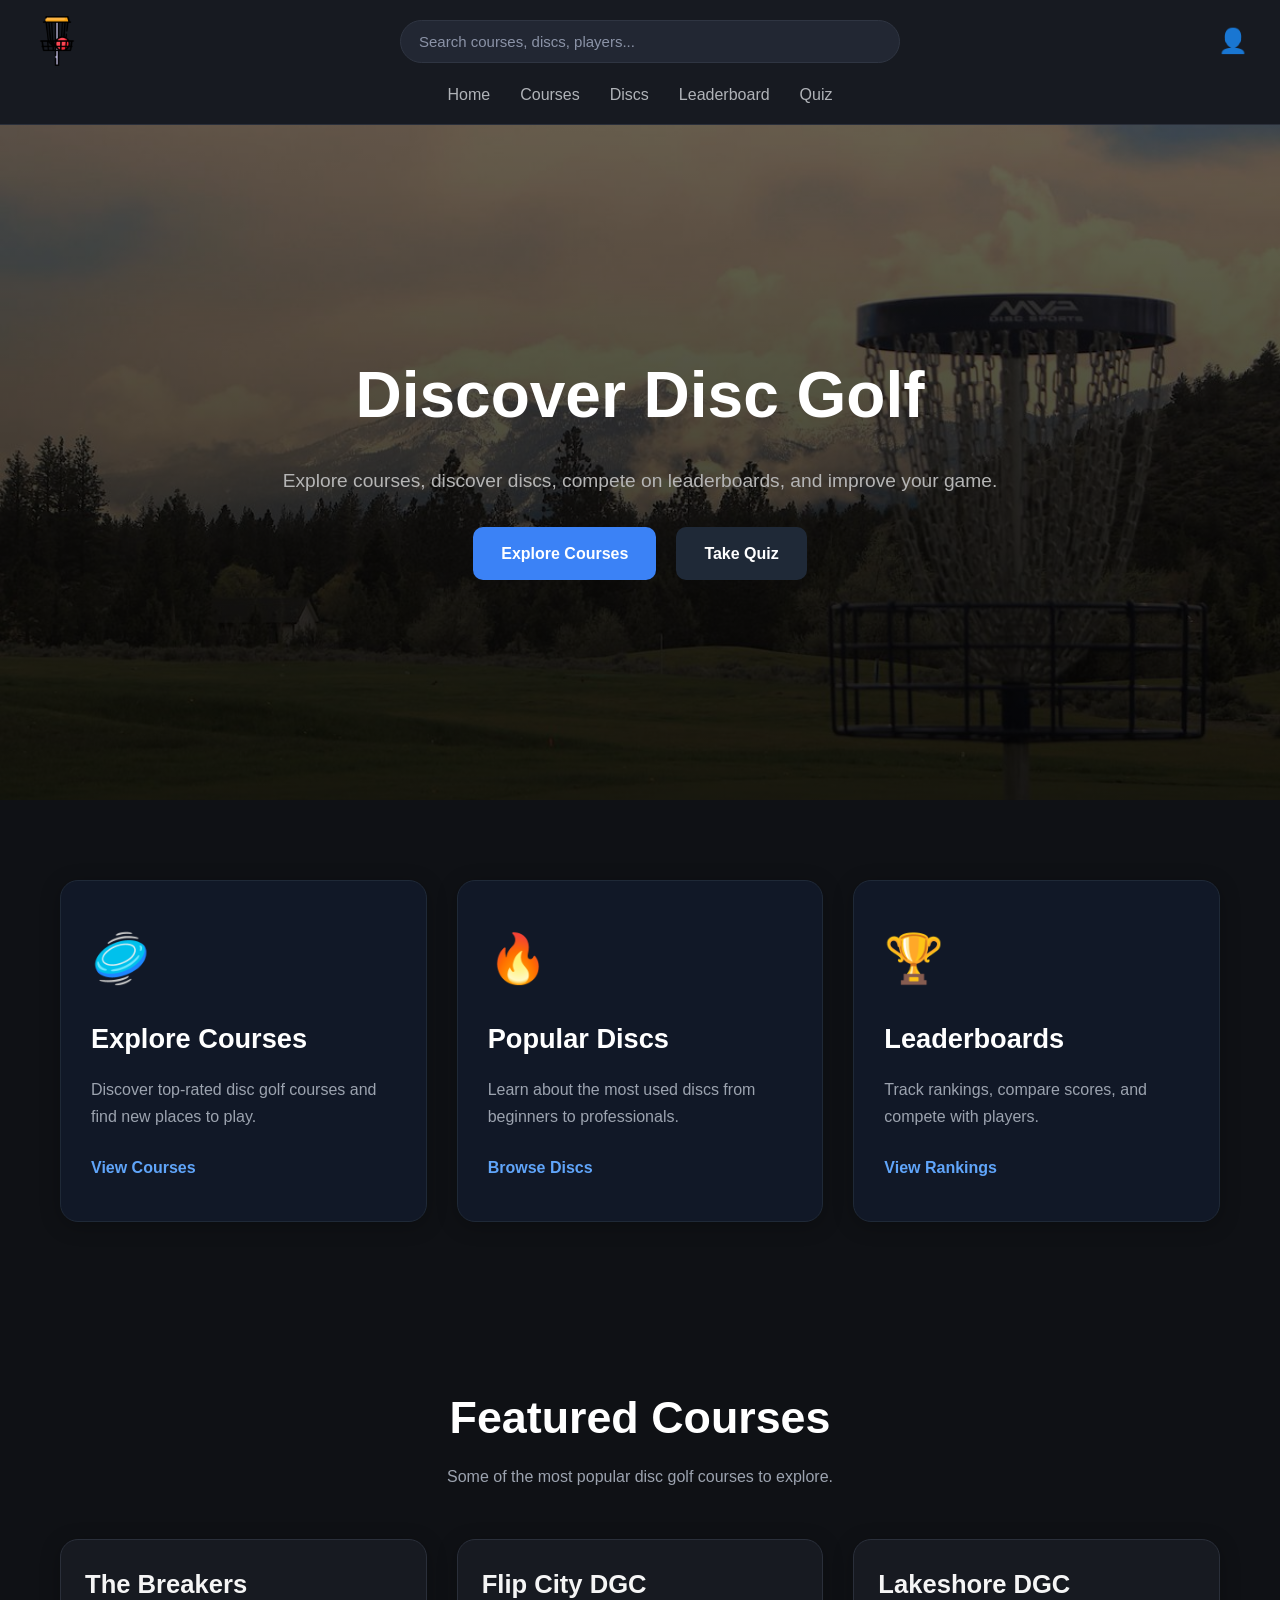
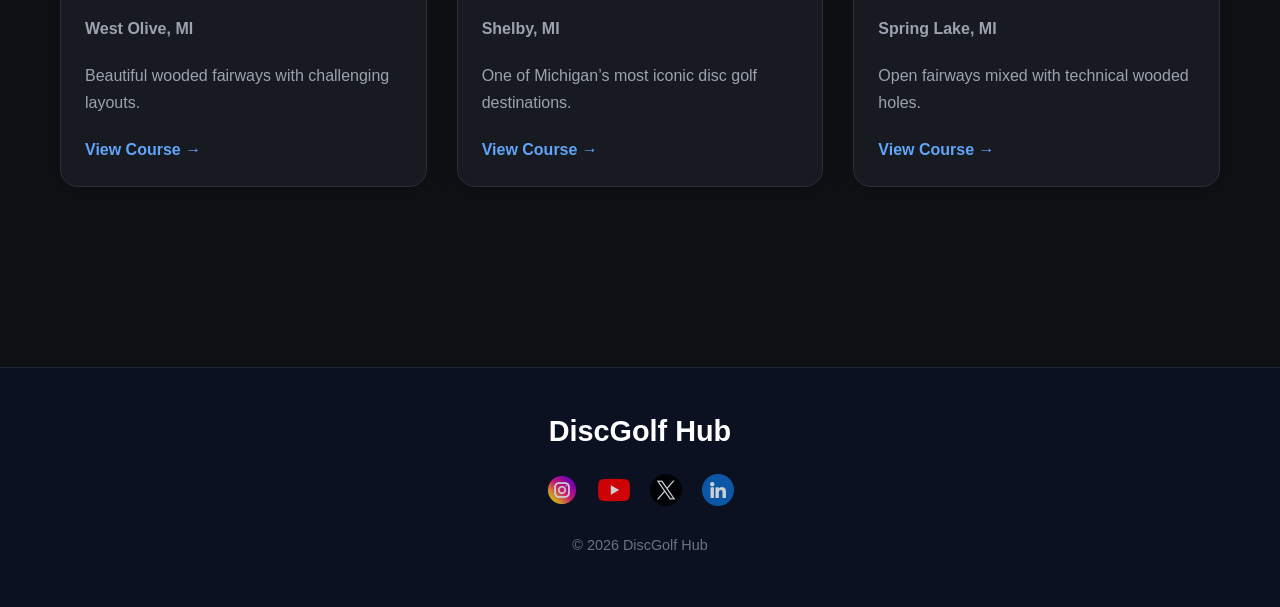
==== commit e8bfb5f6: "Added disc golf logo and footer" ====
--- a/index.html
+++ b/index.html
@@ -1,91 +1,192 @@
 <!doctype html>
 <html lang="en">
-  <head>
-    <meta charset="UTF-8" />
-    <meta name="viewport" content="width=device-width, initial-scale=1.0" />
-    <title>Disc golf site</title>
-    <link rel="stylesheet" href="css/styles.css" />
-    <script src="javascript/data.js" defer></script>
-    <script src="javascript/ui.js" defer></script>
-    <script src="javascript/filters.js" defer></script>
-    <script src="javascript/search.js" defer></script>
-    <script src="javascript/script.js" defer></script>
-  </head>
-  <body>
-    <div class="navbar">
-      <!-- TOP ROW -->
-      <div class="nav-top">
-        <div class="logo">DiscGolf</div>
 
-        <div class="search-container">
-          <input type="text" placeholder="Search courses, discs, players..." />
-        </div>
+<head>
+  <meta charset="UTF-8" />
+  <meta name="viewport" content="width=device-width, initial-scale=1.0" />
+  <title>Disc golf site</title>
+  <link rel="stylesheet" href="css/styles.css" />
+  <script src="javascript/data.js" defer></script>
+  <script src="javascript/ui.js" defer></script>
+  <script src="javascript/filters.js" defer></script>
+  <script src="javascript/search.js" defer></script>
+  <script src="javascript/script.js" defer></script>
+</head>
 
-        <a href="pages/profile.html" class="profile">👤</a>
+<body>
+  <div class="navbar">
+    <!-- TOP ROW -->
+    <div class="nav-top">
+      <a href="index.html" class="logo">
+        <img src="images/logo.png" alt="DiscGolf Hub Logo">
+      </a>
+
+      <div class="search-container">
+        <input type="text" placeholder="Search courses, discs, players..." />
       </div>
 
-      <!-- NAV LINKS -->
-      <div class="nav-links">
-        <a href="index.html">Home</a>
-        <a href="pages/courses.html">Courses</a>
-        <a href="pages/discs.html">Discs</a>
-        <a href="pages/leaderboard.html">Leaderboard</a>
-        <a href="pages/quiz.html">Quiz</a>
+      <a href="pages/profile.html" class="profile">👤</a>
+    </div>
+
+    <!-- NAV LINKS -->
+    <div class="nav-links">
+      <a href="index.html">Home</a>
+      <a href="pages/courses.html">Courses</a>
+      <a href="pages/discs.html">Discs</a>
+      <a href="pages/leaderboard.html">Leaderboard</a>
+      <a href="pages/quiz.html">Quiz</a>
+    </div>
+  </div>
+  <!-- HERO SECTION -->
+  <section class="hero">
+    <div class="hero-content">
+      <h1>Discover Disc Golf</h1>
+
+      <p>
+        Explore courses, discover discs, compete on leaderboards, and improve
+        your game.
+      </p>
+
+      <div class="hero-buttons">
+        <a href="/pages/courses.html" class="primary-btn">
+          Explore Courses
+        </a>
+
+        <a href="/pages/quiz.html" class="secondary-btn"> Take Quiz </a>
       </div>
     </div>
-    <!-- HERO SECTION -->
-    <section class="hero">
-      <div class="hero-content">
-        <h1>Discover Disc Golf</h1>
+  </section>
+
+  <!-- FEATURES SECTION -->
+  <section class="features">
+    <div class="feature-card">
+      <div class="feature-icon">🥏</div>
+
+      <h2>Explore Courses</h2>
+
+      <p>Discover top-rated disc golf courses and find new places to play.</p>
+
+      <a href="/pages/courses.html">View Courses</a>
+    </div>
+
+    <div class="feature-card">
+      <div class="feature-icon">🔥</div>
+
+      <h2>Popular Discs</h2>
+
+      <p>Learn about the most used discs from beginners to professionals.</p>
+
+      <a href="/pages/discs.html">Browse Discs</a>
+    </div>
+
+    <div class="feature-card">
+      <div class="feature-icon">🏆</div>
+
+      <h2>Leaderboards</h2>
+
+      <p>Track rankings, compare scores, and compete with players.</p>
+
+      <a href="/pages/leaderboard.html">View Rankings</a>
+    </div>
+  </section>
+  <!-- FEATURED COURSES -->
+  <section class="featured-courses">
+
+    <div class="section-header">
+      <h2>Featured Courses</h2>
+      <p>Some of the most popular disc golf courses to explore.</p>
+    </div>
+
+    <div class="courses-grid">
+
+      <div class="course-card">
+        <h3>The Breakers</h3>
+
+        <p class="course-location">
+          West Olive, MI
+        </p>
 
         <p>
-          Explore courses, discover discs, compete on leaderboards, and improve
-          your game.
+          Beautiful wooded fairways with challenging layouts.
         </p>
 
-        <div class="hero-buttons">
-          <a href="/pages/courses.html" class="primary-btn">
-            Explore Courses
-          </a>
-
-          <a href="/pages/quiz.html" class="secondary-btn"> Take Quiz </a>
-        </div>
-      </div>
-    </section>
-
-    <!-- FEATURES SECTION -->
-    <section class="features">
-      <div class="feature-card">
-        <div class="feature-icon">🥏</div>
-
-        <h2>Explore Courses</h2>
-
-        <p>Discover top-rated disc golf courses and find new places to play.</p>
-
-        <a href="/pages/courses.html">View Courses</a>
+        <a href="/pages/courses.html">
+          View Course →
+        </a>
       </div>
 
-      <div class="feature-card">
-        <div class="feature-icon">🔥</div>
 
-        <h2>Popular Discs</h2>
+      <div class="course-card">
+        <h3>Flip City DGC</h3>
 
-        <p>Learn about the most used discs from beginners to professionals.</p>
+        <p class="course-location">
+          Shelby, MI
+        </p>
 
-        <a href="/pages/discs.html">Browse Discs</a>
+        <p>
+          One of Michigan’s most iconic disc golf destinations.
+        </p>
+
+        <a href="/pages/courses.html">
+          View Course →
+        </a>
       </div>
 
-      <div class="feature-card">
-        <div class="feature-icon">🏆</div>
 
-        <h2>Leaderboards</h2>
+      <div class="course-card">
+        <h3>Lakeshore DGC</h3>
 
-        <p>Track rankings, compare scores, and compete with players.</p>
+        <p class="course-location">
+          Spring Lake, MI
+        </p>
 
-        <a href="/pages/leaderboard.html">View Rankings</a>
+        <p>
+          Open fairways mixed with technical wooded holes.
+        </p>
+
+        <a href="/pages/courses.html">
+          View Course →
+        </a>
       </div>
-    </section>
-    
+
     </div>
-  </body>
-</html>
+
+  </section>
+
+  <!-- FOOTER -->
+  <footer class="footer">
+
+    <div class="footer-content">
+
+      <h2>DiscGolf Hub</h2>
+
+      <div class="social-links">
+
+        <a href="https://www.instagram.com">
+          <img src="/images/instagram.png" alt="Instagram">
+        </a>
+
+        <a href="https://www.youtube.com">
+          <img src="/images/youtube.png" alt="YouTube">
+        </a>
+
+        <a href="https://x.com/home">
+          <img src="/images/twitter.png" alt="Twitter">
+        </a>
+
+        <a href="https://www.linkedin.com/in/trent-beerman/">
+          <img src="/images/linkedin.png" alt="LinkedIn">
+        </a>
+
+      </div>
+
+      <p>© 2026 DiscGolf Hub</p>
+
+    </div>
+
+  </footer>
+
+  </div>
+</body>
+
+</html>
--- a/css/styles.css
+++ b/css/styles.css
@@ -85,10 +85,14 @@
 
 /* LOGO */
 
-.logo a {
-  font-size: 28px;
-  font-weight: bold;
-  color: white;
+.logo img {
+  height: 50px;
+
+  width: auto;
+
+  display: block;
+
+  object-fit: contain;
 }
 
 /* SEARCH */
@@ -283,68 +287,155 @@
 ========================= */
 
 .features {
-    display: grid;
-
-    grid-template-columns:
-        repeat(auto-fit, minmax(280px, 1fr));
-
-    gap: 30px;
-
-    padding: 80px 60px;
-
-    max-width: 1400px;
-    margin: auto;
+  display: grid;
+
+  grid-template-columns: repeat(auto-fit, minmax(280px, 1fr));
+
+  gap: 30px;
+
+  padding: 80px 60px;
+
+  max-width: 1400px;
+  margin: auto;
 }
 
 .feature-card {
-    background: #111827;
-
-    border: 1px solid #1f2937;
-
-    border-radius: 18px;
-
-    padding: 40px 30px;
-
-    transition: .25s ease;
-
-    box-shadow:
-        0 4px 20px rgba(0,0,0,.25);
+  background: #111827;
+
+  border: 1px solid #1f2937;
+
+  border-radius: 18px;
+
+  padding: 40px 30px;
+
+  transition: 0.25s ease;
+
+  box-shadow: 0 4px 20px rgba(0, 0, 0, 0.25);
 }
 
 .feature-card:hover {
-    transform: translateY(-8px);
-
-    border-color: #3b82f6;
+  transform: translateY(-8px);
+
+  border-color: #3b82f6;
 }
 
 .feature-icon {
-    font-size: 3rem;
-    margin-bottom: 20px;
+  font-size: 3rem;
+  margin-bottom: 20px;
 }
 
 .feature-card h2 {
-    font-size: 1.7rem;
-    margin-bottom: 15px;
+  font-size: 1.7rem;
+  margin-bottom: 15px;
 }
 
 .feature-card p {
-    color: #9ca3af;
-
-    line-height: 1.7;
-
-    margin-bottom: 25px;
+  color: #9ca3af;
+
+  line-height: 1.7;
+
+  margin-bottom: 25px;
 }
 
 .feature-card a {
-    color: #60a5fa;
-
-    text-decoration: none;
-
-    font-weight: bold;
+  color: #60a5fa;
+
+  text-decoration: none;
+
+  font-weight: bold;
 }
 
 .feature-card a:hover {
-    text-decoration: underline;
+  text-decoration: underline;
+}
+
+/* =========================
+   FEATURED COURSES
+========================= */
+
+.featured-courses {
+  padding: 80px 60px;
+}
+
+.section-header {
+  text-align: center;
+
+  margin-bottom: 50px;
+}
+
+.section-header h2 {
+  font-size: 2.8rem;
+
+  margin-bottom: 10px;
+}
+
+.section-header p {
+  color: #9ca3af;
+}
+
+.courses-grid {
+  display: grid;
+
+  grid-template-columns: repeat(auto-fit, minmax(300px, 1fr));
+
+  gap: 30px;
+
+  max-width: 1400px;
+  margin: auto;
+}
+
+.course-card {
+  background: #111827;
+
+  border: 1px solid #1f2937;
+
+  border-radius: 18px;
+
+  padding: 30px;
+
+  transition: 0.25s ease;
+
+  box-shadow: 0 4px 20px rgba(0, 0, 0, 0.25);
+}
+
+.course-card:hover {
+  transform: translateY(-8px);
+
+  border-color: #3b82f6;
+}
+
+.course-card h3 {
+  font-size: 1.6rem;
+
+  margin-bottom: 10px;
+}
+
+.course-location {
+  color: #60a5fa;
+
+  margin-bottom: 15px;
+
+  font-weight: bold;
+}
+
+.course-card p {
+  color: #9ca3af;
+
+  line-height: 1.7;
+
+  margin-bottom: 20px;
+}
+
+.course-card a {
+  color: #60a5fa;
+
+  text-decoration: none;
+
+  font-weight: bold;
+}
+
+.course-card a:hover {
+  text-decoration: underline;
 }
 
 /* =========================
@@ -464,6 +555,69 @@
 }
 
 /* =========================
+   FOOTER
+========================= */
+
+.footer {
+  margin-top: 100px;
+
+  padding: 40px 20px;
+
+  border-top: 1px solid #1f2937;
+
+  background: #0b1120;
+
+  text-align: center;
+}
+
+.footer-content h2 {
+  font-size: 1.8rem;
+
+  margin-bottom: 20px;
+}
+
+/* SOCIAL ICONS */
+
+.social-links {
+  display: flex;
+
+  justify-content: center;
+
+  gap: 20px;
+
+  margin-bottom: 20px;
+}
+
+.social-links a {
+  transition: 0.25s ease;
+}
+
+.social-links a:hover {
+  transform: translateY(-4px);
+}
+
+.social-links img {
+  width: 32px;
+  height: 32px;
+
+  object-fit: contain;
+
+  opacity: 0.8;
+
+  transition: 0.25s ease;
+}
+
+.social-links img:hover {
+  opacity: 1;
+}
+
+.footer-content p {
+  color: #6b7280;
+
+  font-size: 0.9rem;
+}
+
+/* =========================
    RESPONSIVE DESIGN
 ========================= */
 
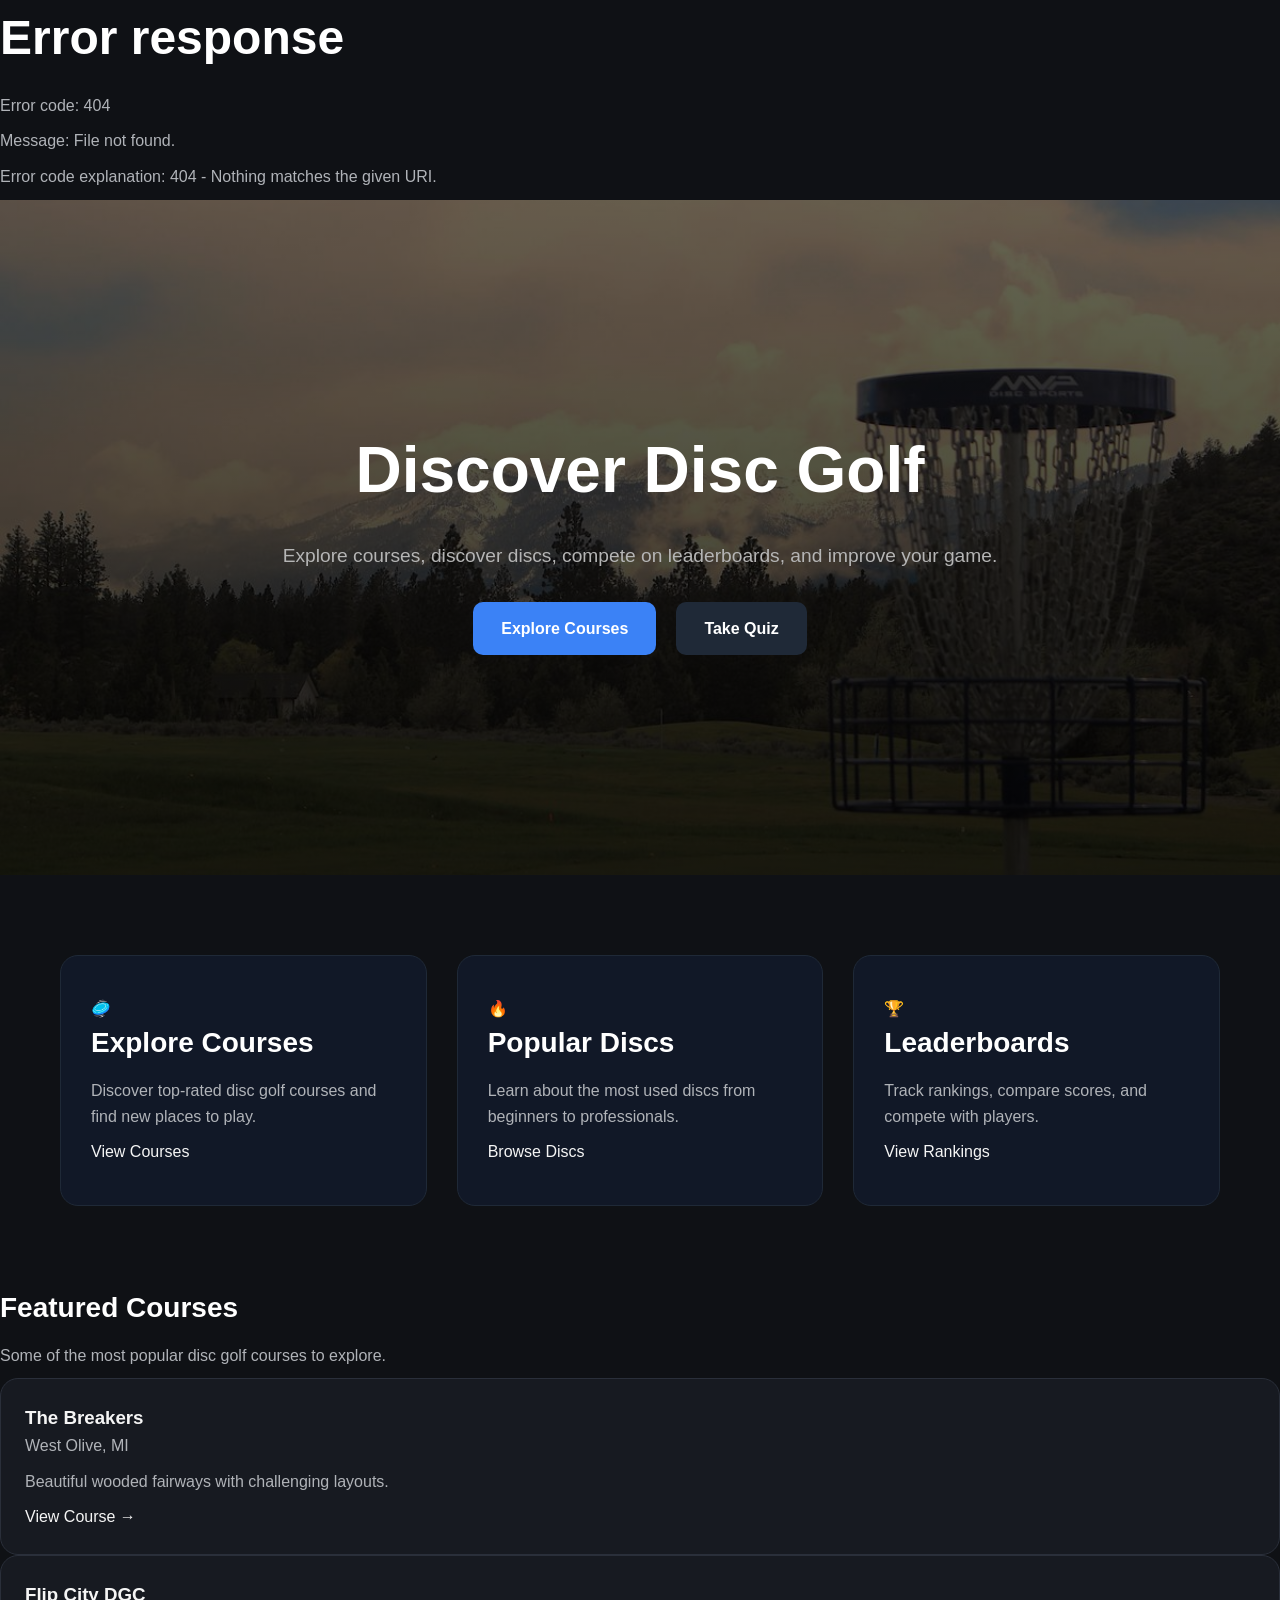
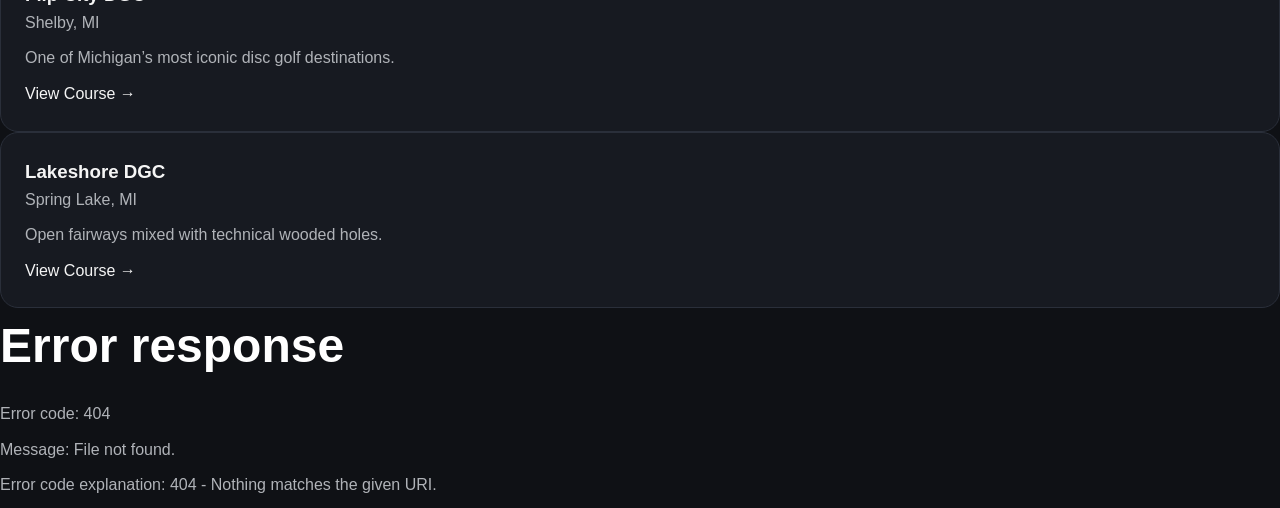
==== commit 0c709de0: "reorganization of code and addition of quiz funtionality" ====
--- a/index.html
+++ b/index.html
@@ -6,6 +6,7 @@
   <meta name="viewport" content="width=device-width, initial-scale=1.0" />
   <title>Disc golf site</title>
   <link rel="stylesheet" href="css/styles.css" />
+  <script src="/javascript/components.js"></script>
   <script src="javascript/data.js" defer></script>
   <script src="javascript/ui.js" defer></script>
   <script src="javascript/filters.js" defer></script>
@@ -14,29 +15,10 @@
 </head>
 
 <body>
-  <div class="navbar">
-    <!-- TOP ROW -->
-    <div class="nav-top">
-      <a href="index.html" class="logo">
-        <img src="images/logo.png" alt="DiscGolf Hub Logo">
-      </a>
 
-      <div class="search-container">
-        <input type="text" placeholder="Search courses, discs, players..." />
-      </div>
+  <!-- NAVBAR -->
+  <div id="navbar"></div>
 
-      <a href="pages/profile.html" class="profile">👤</a>
-    </div>
-
-    <!-- NAV LINKS -->
-    <div class="nav-links">
-      <a href="index.html">Home</a>
-      <a href="pages/courses.html">Courses</a>
-      <a href="pages/discs.html">Discs</a>
-      <a href="pages/leaderboard.html">Leaderboard</a>
-      <a href="pages/quiz.html">Quiz</a>
-    </div>
-  </div>
   <!-- HERO SECTION -->
   <section class="hero">
     <div class="hero-content">
@@ -154,37 +136,7 @@
   </section>
 
   <!-- FOOTER -->
-  <footer class="footer">
-
-    <div class="footer-content">
-
-      <h2>DiscGolf Hub</h2>
-
-      <div class="social-links">
-
-        <a href="https://www.instagram.com">
-          <img src="/images/instagram.png" alt="Instagram">
-        </a>
-
-        <a href="https://www.youtube.com">
-          <img src="/images/youtube.png" alt="YouTube">
-        </a>
-
-        <a href="https://x.com/home">
-          <img src="/images/twitter.png" alt="Twitter">
-        </a>
-
-        <a href="https://www.linkedin.com/in/trent-beerman/">
-          <img src="/images/linkedin.png" alt="LinkedIn">
-        </a>
-
-      </div>
-
-      <p>© 2026 DiscGolf Hub</p>
-
-    </div>
-
-  </footer>
+  <div id="footer"></div>
 
   </div>
 </body>
--- a/css/styles.css
+++ b/css/styles.css
@@ -74,8 +74,6 @@
   z-index: 1000;
 }
 
-/* TOP NAV */
-
 .nav-top {
   display: flex;
   align-items: center;
@@ -83,24 +81,48 @@
   gap: 20px;
 }
 
-/* LOGO */
+.nav-links {
+  display: flex;
+  justify-content: center;
+  gap: 30px;
+  margin-top: 16px;
+}
+
+.nav-links a {
+  color: #b0b3b8;
+  font-weight: 500;
+  transition: 0.2s ease;
+}
+
+.nav-links a:hover {
+  color: white;
+}
+
+/* =========================
+   LOGO
+========================= */
 
 .logo img {
   height: 50px;
-
   width: auto;
-
   display: block;
-
   object-fit: contain;
-}
-
-/* SEARCH */
+  transition: .25s ease;
+}
+
+.logo img:hover {
+  transform: scale(1.1);
+}
+
+/* =========================
+   SEARCH
+========================= */
 
 .search-container {
   flex: 1;
   display: flex;
   justify-content: center;
+  position: relative;
 }
 
 .search-container input {
@@ -109,11 +131,9 @@
   padding: 12px 18px;
   border: 1px solid #2f3542;
   border-radius: 999px;
-  outline: none;
   background: #222733;
   color: white;
   font-size: 15px;
-  transition: 0.2s ease;
 }
 
 .search-container input::placeholder {
@@ -124,9 +144,7 @@
   border-color: #4c8bf5;
 }
 
-.search-container {
-  position: relative;
-}
+/* SEARCH DROPDOWN */
 
 .search-dropdown {
   position: absolute;
@@ -186,7 +204,9 @@
   text-align: center;
 }
 
-/* PROFILE */
+/* =========================
+   PROFILE
+========================= */
 
 .profile {
   font-size: 24px;
@@ -197,42 +217,20 @@
   transform: scale(1.1);
 }
 
-/* NAV LINKS */
-
-.nav-links {
-  display: flex;
-  justify-content: center;
-  gap: 30px;
-  margin-top: 16px;
-}
-
-.nav-links a {
-  color: #b0b3b8;
-  font-weight: 500;
-  transition: 0.2s ease;
-}
-
-.nav-links a:hover {
-  color: white;
-}
-
-/* Hero Section */
+/* =========================
+   HERO
+========================= */
 
 .hero {
   min-height: 75vh;
-
   display: flex;
   justify-content: center;
   align-items: center;
-
   text-align: center;
-
   padding: 40px;
-
   background:
     linear-gradient(rgba(0, 0, 0, 0.6), rgba(0, 0, 0, 0.8)),
     url("/images/disc-golf-hero.jpg");
-
   background-size: cover;
   background-position: center;
 }
@@ -262,7 +260,6 @@
 .secondary-btn {
   padding: 14px 28px;
   border-radius: 10px;
-  text-decoration: none;
   font-weight: bold;
   transition: 0.25s ease;
 }
@@ -283,163 +280,33 @@
 }
 
 /* =========================
-   FEATURES SECTION
+   FEATURES
 ========================= */
 
 .features {
   display: grid;
-
   grid-template-columns: repeat(auto-fit, minmax(280px, 1fr));
-
   gap: 30px;
-
   padding: 80px 60px;
-
   max-width: 1400px;
   margin: auto;
 }
 
 .feature-card {
   background: #111827;
-
   border: 1px solid #1f2937;
-
   border-radius: 18px;
-
   padding: 40px 30px;
-
   transition: 0.25s ease;
-
-  box-shadow: 0 4px 20px rgba(0, 0, 0, 0.25);
 }
 
 .feature-card:hover {
   transform: translateY(-8px);
-
   border-color: #3b82f6;
 }
 
-.feature-icon {
-  font-size: 3rem;
-  margin-bottom: 20px;
-}
-
-.feature-card h2 {
-  font-size: 1.7rem;
-  margin-bottom: 15px;
-}
-
-.feature-card p {
-  color: #9ca3af;
-
-  line-height: 1.7;
-
-  margin-bottom: 25px;
-}
-
-.feature-card a {
-  color: #60a5fa;
-
-  text-decoration: none;
-
-  font-weight: bold;
-}
-
-.feature-card a:hover {
-  text-decoration: underline;
-}
-
-/* =========================
-   FEATURED COURSES
-========================= */
-
-.featured-courses {
-  padding: 80px 60px;
-}
-
-.section-header {
-  text-align: center;
-
-  margin-bottom: 50px;
-}
-
-.section-header h2 {
-  font-size: 2.8rem;
-
-  margin-bottom: 10px;
-}
-
-.section-header p {
-  color: #9ca3af;
-}
-
-.courses-grid {
-  display: grid;
-
-  grid-template-columns: repeat(auto-fit, minmax(300px, 1fr));
-
-  gap: 30px;
-
-  max-width: 1400px;
-  margin: auto;
-}
-
-.course-card {
-  background: #111827;
-
-  border: 1px solid #1f2937;
-
-  border-radius: 18px;
-
-  padding: 30px;
-
-  transition: 0.25s ease;
-
-  box-shadow: 0 4px 20px rgba(0, 0, 0, 0.25);
-}
-
-.course-card:hover {
-  transform: translateY(-8px);
-
-  border-color: #3b82f6;
-}
-
-.course-card h3 {
-  font-size: 1.6rem;
-
-  margin-bottom: 10px;
-}
-
-.course-location {
-  color: #60a5fa;
-
-  margin-bottom: 15px;
-
-  font-weight: bold;
-}
-
-.course-card p {
-  color: #9ca3af;
-
-  line-height: 1.7;
-
-  margin-bottom: 20px;
-}
-
-.course-card a {
-  color: #60a5fa;
-
-  text-decoration: none;
-
-  font-weight: bold;
-}
-
-.course-card a:hover {
-  text-decoration: underline;
-}
-
-/* =========================
-   GRID LAYOUTS
+/* =========================
+   GRID SYSTEMS
 ========================= */
 
 .home-cards,
@@ -476,26 +343,27 @@
 }
 
 /* =========================
-   QUIZ PAGE
+   QUIZ
 ========================= */
 
 .quiz-container {
-  max-width: 700px;
-  margin: 0 auto;
+    width: 100%;
+    max-width: 700px;
+    margin: 0 auto;
 }
 
 .question-card {
-  margin-top: 30px;
+  margin-top: 20px;
 }
 
 .answers {
   display: flex;
   flex-direction: column;
-  gap: 14px;
-  margin-top: 20px;
-}
-
-.answers button {
+  gap: 12px;
+  margin-top: 14px;
+}
+
+.answer-btn {
   background: #222733;
   color: white;
   border: 1px solid #2f3542;
@@ -503,55 +371,82 @@
   border-radius: 12px;
   cursor: pointer;
   transition: 0.2s ease;
-  font-size: 15px;
-}
-
-.answers button:hover {
+  text-align: left;
+}
+
+.answer-btn:hover {
   background: #2d3442;
 }
 
+.answer-btn.selected {
+  background: #4da3ff;
+  color: black;
+}
+
+.quiz-submit-container {
+    width: 100%;
+    display: flex;
+    justify-content: center;
+    align-items: center;
+    margin-top: 50px;
+}
+
+.quiz-submit-btn {
+  background: #3b82f6;
+  color: white;
+  border: none;
+  padding: 16px 40px;
+  font-size: 1rem;
+  font-weight: bold;
+  border-radius: 12px;
+  cursor: pointer;
+  transition: .25s ease;
+  box-shadow: 0 4px 15px rgba(59,130,246,.25);
+}
+
+.quiz-submit-btn:hover {
+  transform: translateY(-3px);
+  background: #2563eb;
+}
+
+.quiz-submit-btn:active {
+  transform: scale(.98);
+}
+
 /* =========================
    LEADERBOARD
 ========================= */
 
 .leaderboard-container {
-  max-width: 800px;
-  margin: 0 auto;
   display: flex;
   flex-direction: column;
-  gap: 16px;
+  gap: 10px;
+}
+
+.leaderboard-header {
+  display: grid;
+  grid-template-columns: 80px 1fr 120px 120px;
+  padding: 12px 16px;
+  font-weight: bold;
+  color: #aaa;
+  border-bottom: 1px solid #333;
 }
 
 .leaderboard-row {
-  display: flex;
-  justify-content: space-between;
+  display: grid;
+  grid-template-columns: 80px 1fr 120px 120px;
   align-items: center;
-}
-
-.rank {
-  font-weight: bold;
-  width: 60px;
-}
-
-.player {
-  flex: 1;
-}
-
-.score {
-  font-weight: bold;
-  color: #4caf50;
-}
-
-.top-player {
-  border: 2px solid gold;
-}
-
-/* =========================
-   BUTTONS
-========================= */
-
-button {
-  font-family: inherit;
+  padding: 12px 16px;
+}
+
+.name {
+  font-weight: 500;
+}
+
+.points,
+.wins {
+  text-align: right;
+  color: #ccc;
 }
 
 /* =========================
@@ -560,91 +455,25 @@
 
 .footer {
   margin-top: 100px;
-
   padding: 40px 20px;
-
   border-top: 1px solid #1f2937;
-
   background: #0b1120;
-
   text-align: center;
 }
 
-.footer-content h2 {
-  font-size: 1.8rem;
-
-  margin-bottom: 20px;
-}
-
-/* SOCIAL ICONS */
-
 .social-links {
   display: flex;
-
   justify-content: center;
-
   gap: 20px;
-
-  margin-bottom: 20px;
-}
-
-.social-links a {
-  transition: 0.25s ease;
-}
-
-.social-links a:hover {
-  transform: translateY(-4px);
 }
 
 .social-links img {
   width: 32px;
   height: 32px;
-
-  object-fit: contain;
-
   opacity: 0.8;
-
   transition: 0.25s ease;
 }
 
 .social-links img:hover {
   opacity: 1;
-}
-
-.footer-content p {
-  color: #6b7280;
-
-  font-size: 0.9rem;
-}
-
-/* =========================
-   RESPONSIVE DESIGN
-========================= */
-
-@media (max-width: 768px) {
-  .nav-top {
-    flex-direction: column;
-    align-items: stretch;
-  }
-
-  .search-container {
-    width: 100%;
-  }
-
-  .search-container input {
-    max-width: 100%;
-  }
-
-  .nav-links {
-    flex-wrap: wrap;
-    gap: 16px;
-  }
-
-  h1 {
-    font-size: 36px;
-  }
-
-  .hero-section h1 {
-    font-size: 42px;
-  }
-}
+}
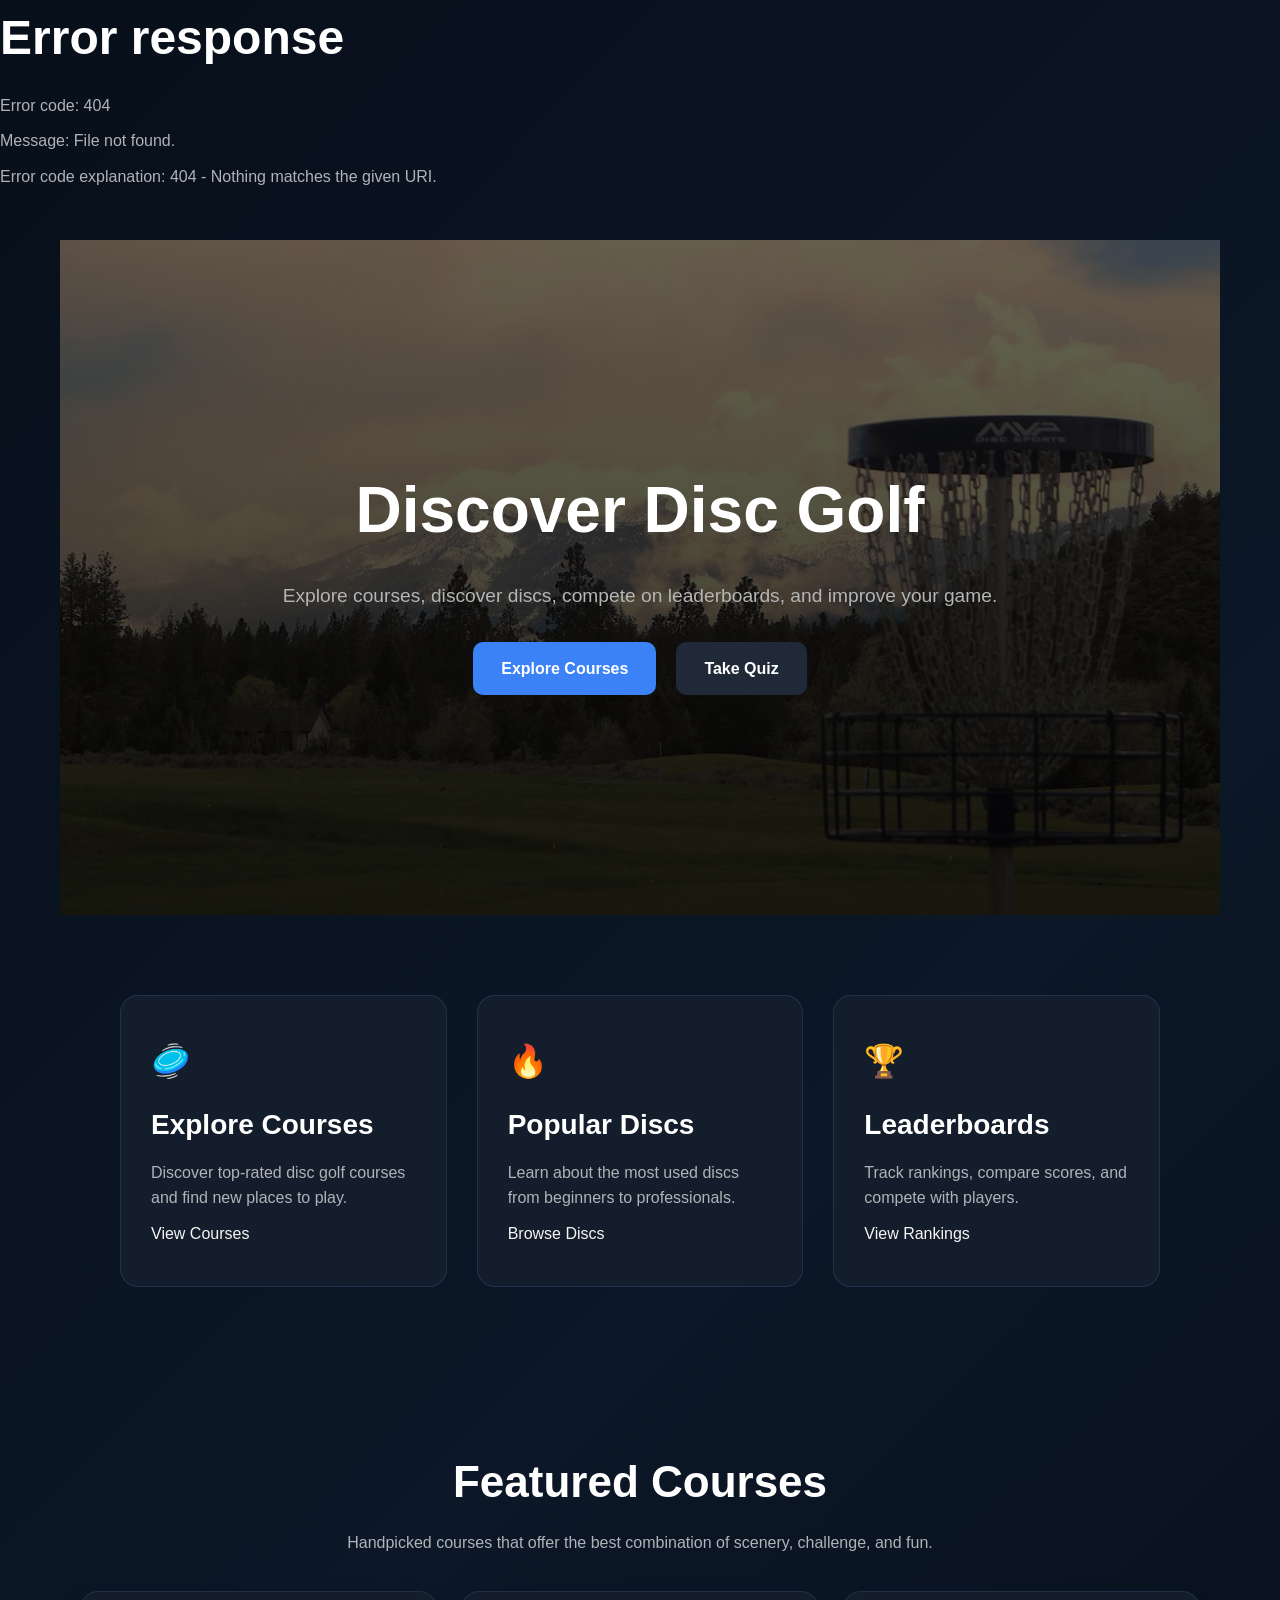
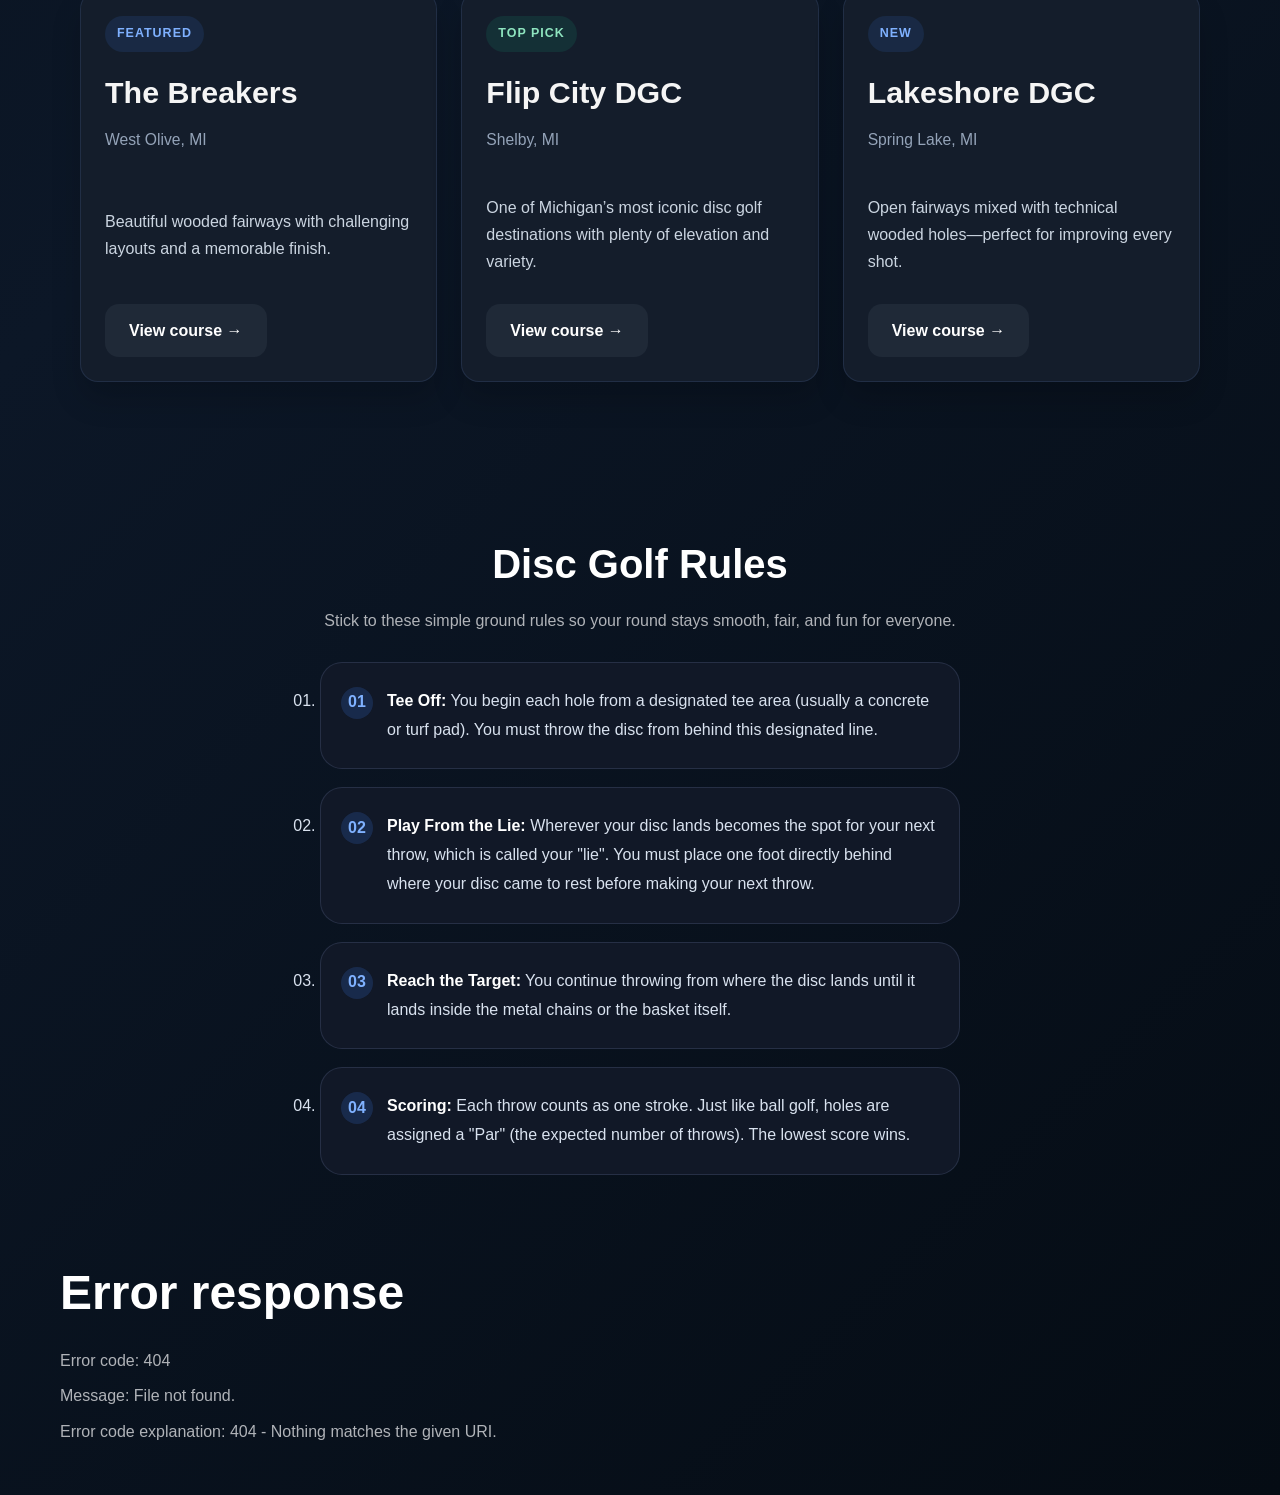
==== commit ca834c55: "Added disc golf rules and updated search bar functionality" ====
--- a/index.html
+++ b/index.html
@@ -7,136 +7,153 @@
   <title>Disc golf site</title>
   <link rel="stylesheet" href="css/styles.css" />
   <script src="/javascript/components.js"></script>
-  <script src="javascript/data.js" defer></script>
-  <script src="javascript/ui.js" defer></script>
-  <script src="javascript/filters.js" defer></script>
-  <script src="javascript/search.js" defer></script>
-  <script src="javascript/script.js" defer></script>
+  <script src="/javascript/search.js" defer></script>
 </head>
 
 <body>
 
   <!-- NAVBAR -->
   <div id="navbar"></div>
+  <div class="main-content">
+    <!-- HERO SECTION -->
+    <section class="hero">
+      <div class="hero-content">
+        <h1>Discover Disc Golf</h1>
 
-  <!-- HERO SECTION -->
-  <section class="hero">
-    <div class="hero-content">
-      <h1>Discover Disc Golf</h1>
-
-      <p>
-        Explore courses, discover discs, compete on leaderboards, and improve
-        your game.
-      </p>
-
-      <div class="hero-buttons">
-        <a href="/pages/courses.html" class="primary-btn">
-          Explore Courses
-        </a>
-
-        <a href="/pages/quiz.html" class="secondary-btn"> Take Quiz </a>
-      </div>
-    </div>
-  </section>
-
-  <!-- FEATURES SECTION -->
-  <section class="features">
-    <div class="feature-card">
-      <div class="feature-icon">🥏</div>
-
-      <h2>Explore Courses</h2>
-
-      <p>Discover top-rated disc golf courses and find new places to play.</p>
-
-      <a href="/pages/courses.html">View Courses</a>
-    </div>
-
-    <div class="feature-card">
-      <div class="feature-icon">🔥</div>
-
-      <h2>Popular Discs</h2>
-
-      <p>Learn about the most used discs from beginners to professionals.</p>
-
-      <a href="/pages/discs.html">Browse Discs</a>
-    </div>
-
-    <div class="feature-card">
-      <div class="feature-icon">🏆</div>
-
-      <h2>Leaderboards</h2>
-
-      <p>Track rankings, compare scores, and compete with players.</p>
-
-      <a href="/pages/leaderboard.html">View Rankings</a>
-    </div>
-  </section>
-  <!-- FEATURED COURSES -->
-  <section class="featured-courses">
-
-    <div class="section-header">
-      <h2>Featured Courses</h2>
-      <p>Some of the most popular disc golf courses to explore.</p>
-    </div>
-
-    <div class="courses-grid">
-
-      <div class="course-card">
-        <h3>The Breakers</h3>
-
-        <p class="course-location">
-          West Olive, MI
+        <p>
+          Explore courses, discover discs, compete on leaderboards, and improve
+          your game.
         </p>
 
-        <p>
-          Beautiful wooded fairways with challenging layouts.
-        </p>
+        <div class="hero-buttons">
+          <a href="/pages/courses.html" class="primary-btn">
+            Explore Courses
+          </a>
 
-        <a href="/pages/courses.html">
-          View Course →
-        </a>
+          <a href="/pages/quiz.html" class="secondary-btn"> Take Quiz </a>
+        </div>
+      </div>
+    </section>
+
+    <!-- FEATURES SECTION -->
+    <section class="features">
+      <div class="feature-card">
+        <div class="feature-icon">🥏</div>
+
+        <h2>Explore Courses</h2>
+
+        <p>Discover top-rated disc golf courses and find new places to play.</p>
+
+        <a href="/pages/courses.html">View Courses</a>
       </div>
 
+      <div class="feature-card">
+        <div class="feature-icon">🔥</div>
 
-      <div class="course-card">
-        <h3>Flip City DGC</h3>
+        <h2>Popular Discs</h2>
 
-        <p class="course-location">
-          Shelby, MI
-        </p>
+        <p>Learn about the most used discs from beginners to professionals.</p>
 
-        <p>
-          One of Michigan’s most iconic disc golf destinations.
-        </p>
-
-        <a href="/pages/courses.html">
-          View Course →
-        </a>
+        <a href="/pages/discs.html">Browse Discs</a>
       </div>
 
+      <div class="feature-card">
+        <div class="feature-icon">🏆</div>
 
-      <div class="course-card">
-        <h3>Lakeshore DGC</h3>
+        <h2>Leaderboards</h2>
 
-        <p class="course-location">
-          Spring Lake, MI
-        </p>
+        <p>Track rankings, compare scores, and compete with players.</p>
 
-        <p>
-          Open fairways mixed with technical wooded holes.
-        </p>
+        <a href="/pages/leaderboard.html">View Rankings</a>
+      </div>
+    </section>
+    <!-- FEATURED COURSES -->
+    <section class="featured-courses">
 
-        <a href="/pages/courses.html">
-          View Course →
-        </a>
+      <div class="section-header">
+        <h2>Featured Courses</h2>
+        <p>Handpicked courses that offer the best combination of scenery, challenge, and fun.</p>
       </div>
 
-    </div>
+      <div class="courses-grid">
 
-  </section>
+        <div class="course-card">
+          <div class="course-card-top">
+            <span class="course-badge">Featured</span>
+            <h3>The Breakers</h3>
+            <p class="course-location">West Olive, MI</p>
+          </div>
 
-  <!-- FOOTER -->
-  <div id="footer"></div>
+          <p class="course-description">
+            Beautiful wooded fairways with challenging layouts and a memorable finish.
+          </p>
+
+          <a href="/pages/courses.html" class="course-link secondary-btn">
+            View course →
+          </a>
+        </div>
+
+        <div class="course-card">
+          <div class="course-card-top">
+            <span class="course-badge accent">Top Pick</span>
+            <h3>Flip City DGC</h3>
+            <p class="course-location">Shelby, MI</p>
+          </div>
+
+          <p class="course-description">
+            One of Michigan’s most iconic disc golf destinations with plenty of elevation and variety.
+          </p>
+
+          <a href="/pages/courses.html" class="course-link secondary-btn">
+            View course →
+          </a>
+        </div>
+
+        <div class="course-card">
+          <div class="course-card-top">
+            <span class="course-badge">New</span>
+            <h3>Lakeshore DGC</h3>
+            <p class="course-location">Spring Lake, MI</p>
+          </div>
+
+          <p class="course-description">
+            Open fairways mixed with technical wooded holes—perfect for improving every shot.
+          </p>
+
+          <a href="/pages/courses.html" class="course-link secondary-btn">
+            View course →
+          </a>
+        </div>
+
+      </div>
+
+    </section>
+
+    <section class="instructions-section">
+      <div class="section-header">
+        <h2>Disc Golf Rules</h2>
+        <p>Stick to these simple ground rules so your round stays smooth, fair, and fun for everyone.</p>
+      </div>
+
+      <div class="instructions-list-wrapper">
+        <ol class="instructions-list">
+          <li><strong>Tee Off:</strong> You begin each hole from a designated tee area (usually a concrete or turf pad).
+            You must throw the disc from behind this designated line.</li>
+          <li><strong>Play From the Lie:</strong> Wherever your disc lands becomes the spot for your next throw, which
+            is called your "lie". You must place one foot directly behind where your disc came to rest before making
+            your next throw.</li>
+          <li><strong>Reach the Target:</strong> You continue throwing from where the disc lands until it lands inside
+            the metal chains or the basket itself.</li>
+          <li><strong>Scoring:</strong> Each throw counts as one stroke. Just like ball golf, holes are assigned a "Par"
+            (the expected number of throws). The lowest score wins.</li>
+        </ol>
+      </div>
+    </section>
+
+    <div id="search-results"></div>
+  
+    <!-- FOOTER -->
+    <div id="footer"></div>
 
   </div>
 </body>
--- a/css/styles.css
+++ b/css/styles.css
@@ -14,7 +14,7 @@
 
 body {
   font-family: Arial, sans-serif;
-  background-color: #0f1115;
+  background: linear-gradient(135deg, #070f1a 0%, #0c1727 45%, #050c14 100%);
   color: #f5f5f5;
   line-height: 1.6;
 }
@@ -32,10 +32,12 @@
    MAIN LAYOUT
 ========================= */
 
-.main {
+.main,
+.main-content {
   max-width: 1200px;
   margin: 0 auto;
   padding: 40px 20px;
+  background: transparent;
 }
 
 /* =========================
@@ -66,12 +68,13 @@
 ========================= */
 
 .navbar {
-  background: #171a21;
+  background: rgba(19, 26, 39, 0.92);
   padding: 16px 32px;
-  border-bottom: 1px solid #2a2f3a;
+  border-bottom: 1px solid rgba(74, 89, 118, 0.35);
   position: sticky;
   top: 0;
   z-index: 1000;
+  backdrop-filter: blur(10px);
 }
 
 .nav-top {
@@ -123,17 +126,19 @@
   display: flex;
   justify-content: center;
   position: relative;
+  min-width: 280px;
 }
 
 .search-container input {
   width: 100%;
-  max-width: 500px;
-  padding: 12px 18px;
-  border: 1px solid #2f3542;
+  max-width: 520px;
+  padding: 14px 18px;
+  border: 1px solid #283142;
   border-radius: 999px;
-  background: #222733;
-  color: white;
+  background: #162031;
+  color: #f5f5f5;
   font-size: 15px;
+  box-shadow: inset 0 1px 2px rgba(0,0,0,0.2);
 }
 
 .search-container input::placeholder {
@@ -141,23 +146,26 @@
 }
 
 .search-container input:focus {
+  outline: none;
   border-color: #4c8bf5;
+  box-shadow: 0 0 0 4px rgba(59, 130, 246, 0.12);
 }
 
 /* SEARCH DROPDOWN */
 
 .search-dropdown {
   position: absolute;
-  top: calc(100% + 10px);
+  top: calc(100% + 12px);
   left: 50%;
   transform: translateX(-50%);
-  width: min(100%, 500px);
-  max-height: 200px;
+  width: min(100%, 520px);
+  max-height: 320px;
   overflow-y: auto;
-  background: #171a21;
-  border: 1px solid #2a2f3a;
-  border-radius: 18px;
-  box-shadow: 0 24px 60px rgba(0, 0, 0, 0.45);
+  background: rgba(15, 17, 21, 0.98);
+  border: 1px solid rgba(78, 113, 255, 0.15);
+  border-radius: 22px;
+  box-shadow: 0 24px 40px rgba(0, 0, 0, 0.35);
+  padding: 10px 0;
   z-index: 1001;
 }
 
@@ -174,34 +182,42 @@
 }
 
 .search-dropdown-item {
-  width: 100%;
-  border: none;
-  background: transparent;
+  display: block;
+  width: calc(100% - 32px);
+  margin: 0 16px 8px;
+  border-radius: 16px;
+  background: rgba(34, 39, 51, 0.92);
   color: #f5f5f5;
-  padding: 14px 18px;
+  padding: 14px 16px;
   text-align: left;
   cursor: pointer;
-  transition: background 0.2s ease;
+  transition: transform 0.18s ease, background 0.18s ease, box-shadow 0.18s ease;
 }
 
 .search-dropdown-item:hover {
-  background: #222733;
+  background: rgba(59, 130, 246, 0.12);
+  transform: translateY(-1px);
+  box-shadow: 0 10px 30px rgba(59, 130, 246, 0.12);
 }
 
 .search-dropdown-item-title {
-  font-weight: 600;
+  display: block;
+  font-weight: 700;
   margin-bottom: 4px;
+  color: #ffffff;
 }
 
 .search-dropdown-item-meta {
-  font-size: 0.9rem;
-  color: #b0b3b8;
+  display: block;
+  font-size: 0.92rem;
+  color: #a3abb8;
 }
 
 .search-dropdown-empty {
-  padding: 16px 18px;
+  padding: 18px 20px;
   color: #b0b3b8;
   text-align: center;
+  line-height: 1.5;
 }
 
 /* =========================
@@ -233,6 +249,7 @@
     url("/images/disc-golf-hero.jpg");
   background-size: cover;
   background-position: center;
+
 }
 
 .hero-content {
@@ -293,8 +310,8 @@
 }
 
 .feature-card {
-  background: #111827;
-  border: 1px solid #1f2937;
+  background: #141d2b;
+  border: 1px solid rgba(50, 67, 101, 0.55);
   border-radius: 18px;
   padding: 40px 30px;
   transition: 0.25s ease;
@@ -303,6 +320,183 @@
 .feature-card:hover {
   transform: translateY(-8px);
   border-color: #3b82f6;
+}
+
+.feature-card .feature-icon {
+  font-size: 2rem;
+  margin-bottom: 16px;
+}
+
+/* =========================
+   FEATURED COURSES
+========================= */
+
+.featured-courses {
+  padding: 80px 20px;
+  background: transparent;
+}
+
+.featured-courses .section-header {
+  max-width: 760px;
+  margin: 0 auto 36px;
+  text-align: center;
+}
+
+.featured-courses .section-header h2 {
+  font-size: 2.75rem;
+}
+
+.featured-courses .section-header p {
+  font-size: 1rem;
+  color: #b0b3b8;
+}
+
+.courses-grid {
+  display: grid;
+  grid-template-columns: repeat(auto-fit, minmax(260px, 1fr));
+  gap: 24px;
+  max-width: 1400px;
+  margin: 0 auto;
+}
+
+.course-card {
+  display: flex;
+  flex-direction: column;
+  justify-content: space-between;
+  background: linear-gradient(180deg, rgba(18, 25, 38, 0.98), rgba(14, 18, 28, 0.95));
+  border: 1px solid rgba(62, 78, 108, 0.42);
+  box-shadow: 0 18px 30px rgba(0, 0, 0, 0.16);
+  border-radius: 24px;
+  padding: 30px;
+  min-height: 320px;
+}
+
+.course-card-top {
+  margin-bottom: 24px;
+}
+
+.course-badge {
+  display: inline-flex;
+  align-items: center;
+  justify-content: center;
+  border-radius: 999px;
+  background: rgba(59, 130, 246, 0.12);
+  color: #7fb1ff;
+  font-size: 0.78rem;
+  font-weight: 700;
+  letter-spacing: 0.08em;
+  text-transform: uppercase;
+  padding: 8px 12px;
+  margin-bottom: 16px;
+}
+
+.course-badge.accent {
+  background: rgba(16, 185, 129, 0.12);
+  color: #8ee4bf;
+}
+
+.course-card h3 {
+  font-size: 1.9rem;
+  margin-bottom: 10px;
+}
+
+.course-location {
+  color: #94a3b8;
+  font-size: 0.98rem;
+  margin-bottom: 18px;
+}
+
+.course-description {
+  color: #cbd5e1;
+  line-height: 1.7;
+  margin-bottom: 28px;
+}
+
+.course-link {
+  align-self: flex-start;
+  padding: 14px 24px;
+  border-radius: 14px;
+}
+
+.course-link.secondary-btn {
+  background: #1f2937;
+  color: white;
+}
+
+.course-link.secondary-btn:hover {
+  background: #2d3d58;
+}
+
+/* =========================
+   INSTRUCTIONS
+========================= */
+
+.instructions-section {
+  padding: 70px 18px 80px;
+  background: transparent;
+}
+
+.instructions-section .section-header {
+  max-width: 760px;
+  margin: 0 auto 28px;
+  text-align: center;
+}
+
+.instructions-section .section-header h2 {
+  font-size: 2.5rem;
+}
+
+.instructions-section .section-header p {
+  font-size: 1rem;
+  color: #b0b3b8;
+}
+
+.instructions-list-wrapper {
+  max-width: 640px;
+  margin: 0 auto;
+}
+
+.instructions-list {
+  list-style: decimal-leading-zero;
+  counter-reset: rule;
+  display: flex;
+  flex-direction: column;
+  gap: 18px;
+  padding-left: 0;
+}
+
+.instructions-list li {
+  position: relative;
+  background: #111827;
+  border: 1px solid rgba(47, 58, 82, 0.7);
+  border-radius: 22px;
+  padding: 24px;
+  color: #d9e2ef;
+  line-height: 1.8;
+}
+
+.instructions-list li strong {
+  color: #ffffff;
+}
+
+.instructions-list li::before {
+  content: counter(rule, decimal-leading-zero);
+  counter-increment: rule;
+  position: absolute;
+  top: 24px;
+  left: 20px;
+  width: 32px;
+  height: 32px;
+  border-radius: 999px;
+  background: rgba(59, 130, 246, 0.18);
+  color: #7fb1ff;
+  display: grid;
+  place-items: center;
+  font-weight: 700;
+}
+
+.instructions-list li {
+  padding-left: 66px;
 }
 
 /* =========================
@@ -327,8 +521,8 @@
 .disc-card,
 .question-card,
 .leaderboard-row {
-  background: #171a21;
-  border: 1px solid #2a2f3a;
+  background: #141d2b;
+  border: 1px solid rgba(50, 67, 101, 0.45);
   border-radius: 18px;
   padding: 24px;
   transition: 0.2s ease;
@@ -455,16 +649,25 @@
 
 .footer {
   margin-top: 100px;
-  padding: 40px 20px;
-  border-top: 1px solid #1f2937;
-  background: #0b1120;
+  padding: 48px 20px 56px;
+  border-top: 1px solid rgba(74, 89, 118, 0.35);
+  background: transparent;
   text-align: center;
 }
 
+.footer-content {
+  max-width: 980px;
+  margin: 0 auto;
+  display: flex;
+  flex-direction: column;
+  align-items: center;
+  gap: 18px;
+}
+
 .social-links {
   display: flex;
   justify-content: center;
-  gap: 20px;
+  gap: 24px;
 }
 
 .social-links img {
